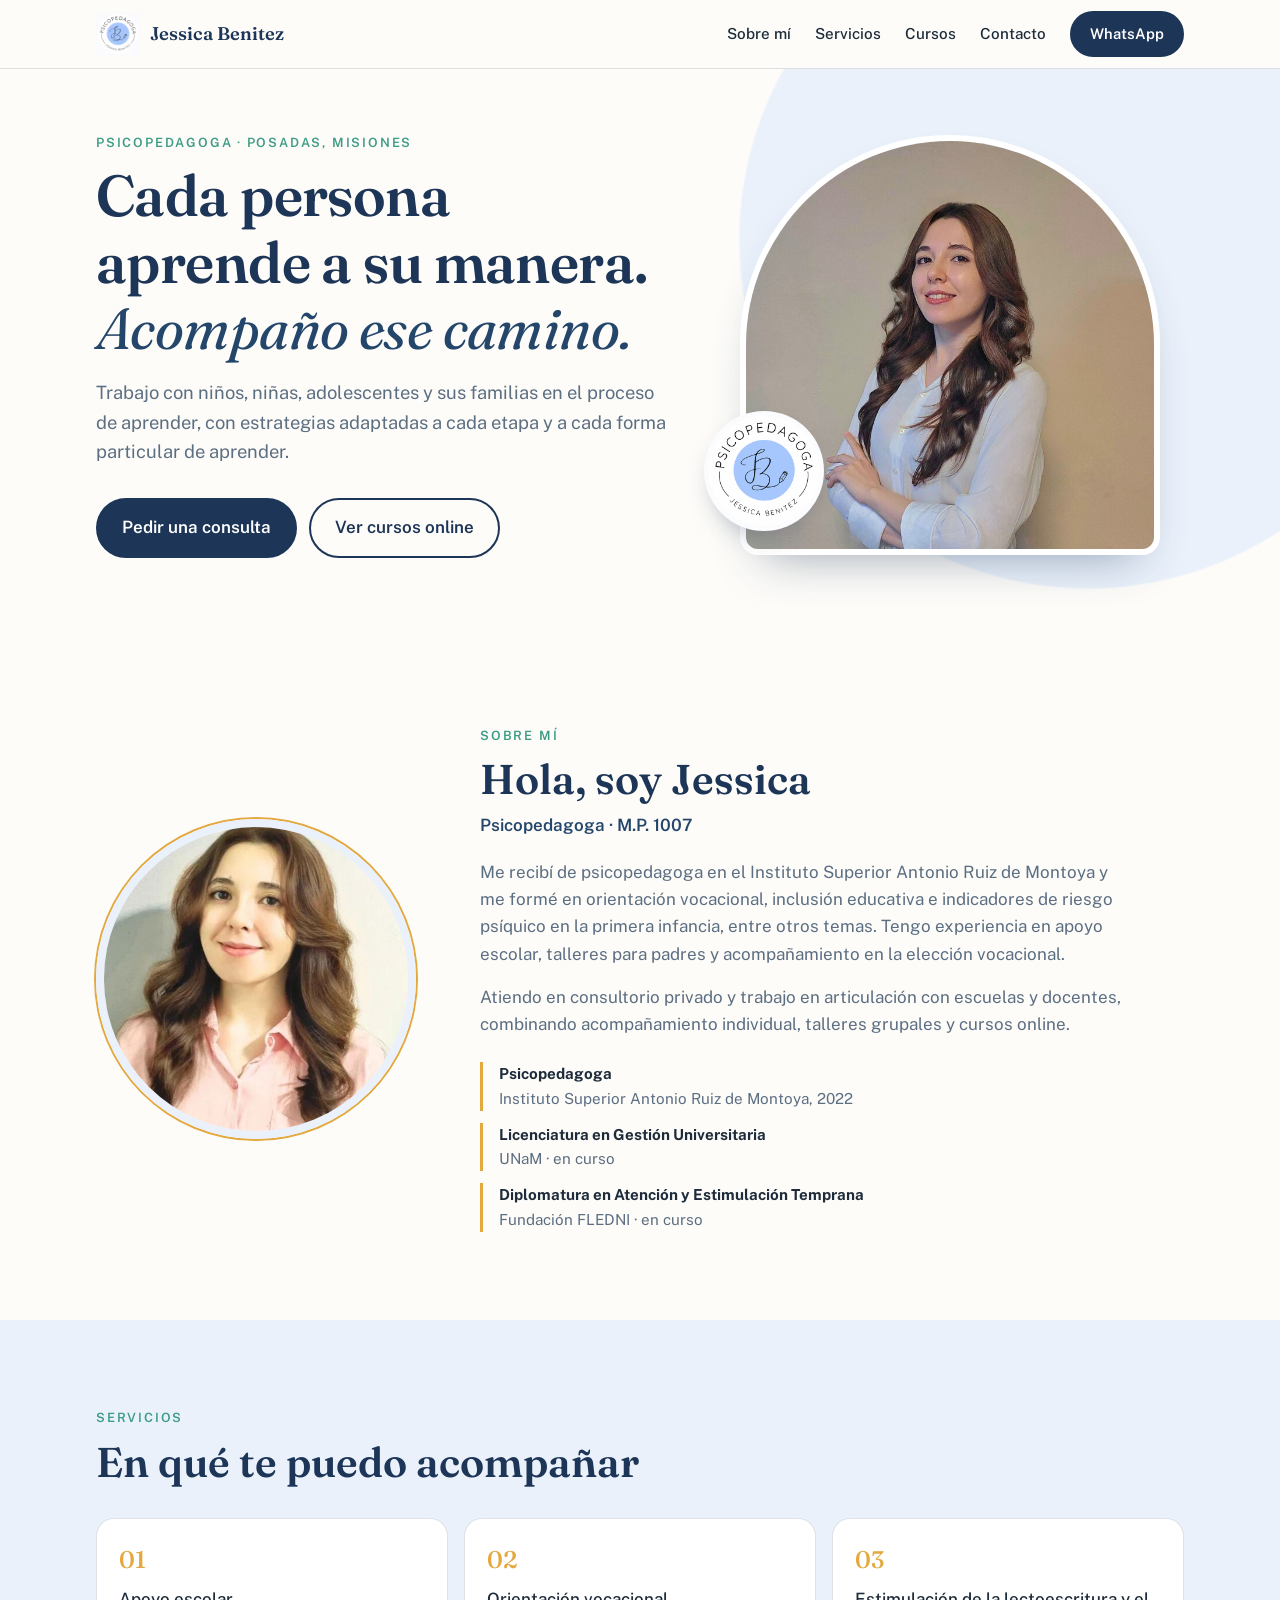
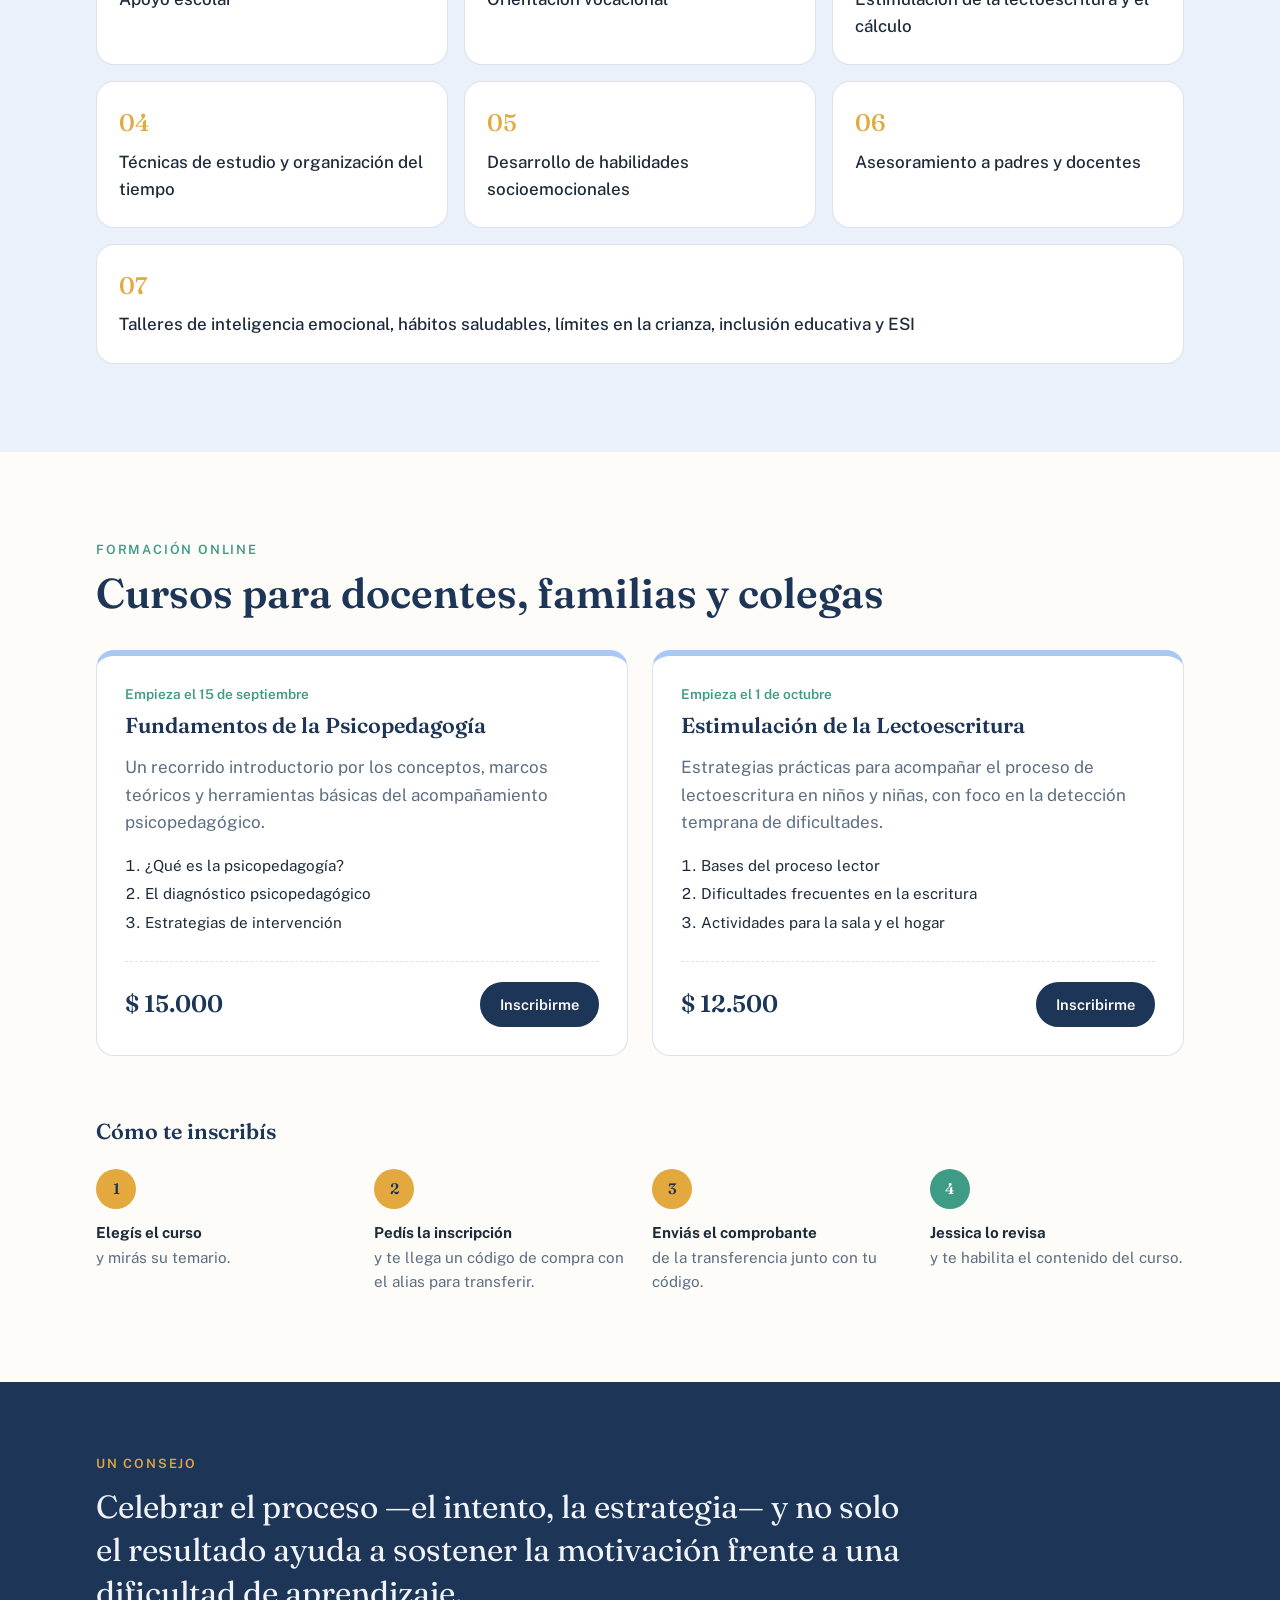
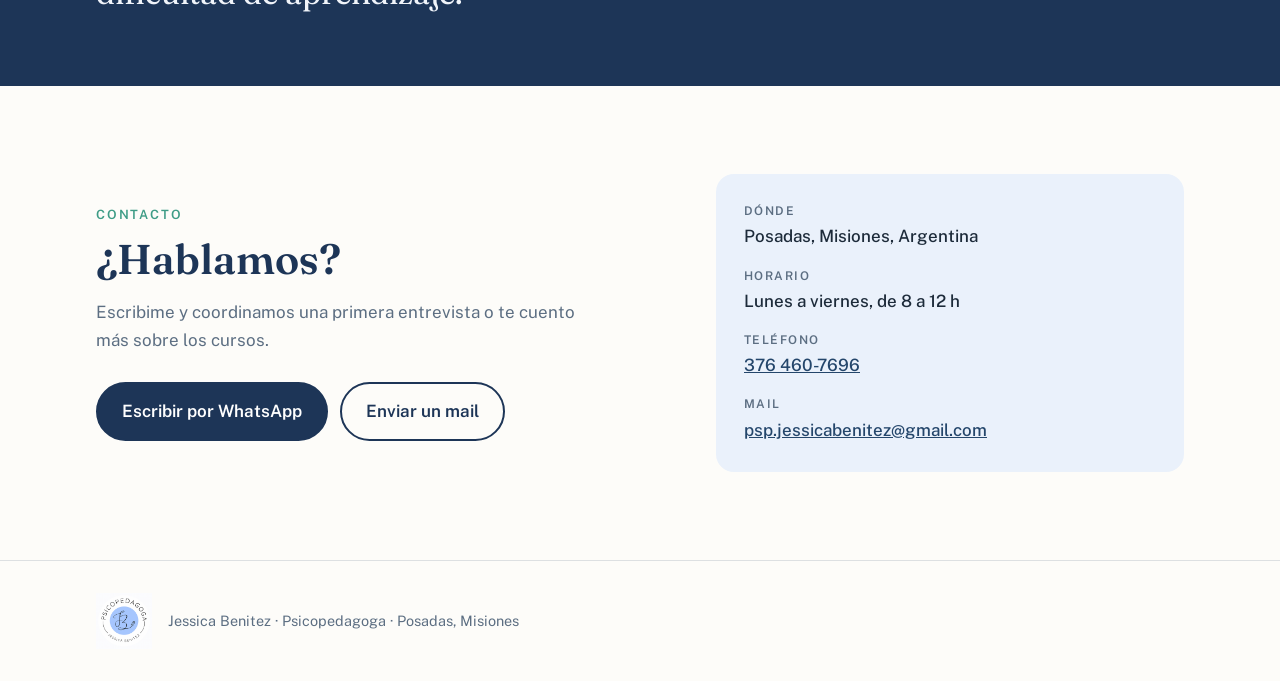
==== index.html @ 3d9eb3e3 "Landing page de Jessica Benitez, psicopedagoga Co-Authored-By: Claude Opus 5.5 <noreply@anthropic.co" ====
<!doctype html>
<html lang="es-AR">
<head>
  <meta charset="utf-8" />
  <meta name="viewport" content="width=device-width, initial-scale=1" />
  <title>Jessica Benitez · Psicopedagoga</title>
  <meta name="description" content="Jessica Benitez, psicopedagoga en Posadas, Misiones. Acompañamiento a niños, adolescentes, familias y docentes, talleres y cursos online." />
  <link rel="icon" href="assets/logo.png" />
  <link rel="preconnect" href="https://fonts.googleapis.com" />
  <link rel="preconnect" href="https://fonts.gstatic.com" crossorigin />
  <link href="https://fonts.googleapis.com/css2?family=Fraunces:opsz,wght@9..144,400;9..144,600&family=Public+Sans:wght@400;500;600&display=swap" rel="stylesheet" />
  <link rel="stylesheet" href="css/estilos.css" />
</head>
<body>

  <header class="cabecera">
    <div class="contenedor cabecera__fila">
      <a class="marca" href="#inicio" aria-label="Jessica Benitez, inicio">
        <img src="assets/logo.png" alt="" width="44" height="44" />
        <span>Jessica Benitez</span>
      </a>
      <nav class="menu" aria-label="Secciones">
        <a href="#sobre-mi">Sobre mí</a>
        <a href="#servicios">Servicios</a>
        <a href="#cursos">Cursos</a>
        <a href="#contacto">Contacto</a>
      </nav>
      <a class="btn btn--chico" href="https://wa.me/5493764607696" target="_blank" rel="noopener">WhatsApp</a>
    </div>
  </header>

  <main id="inicio">

    <!-- Portada -->
    <section class="portada">
      <div class="contenedor portada__grilla">
        <div class="portada__texto">
          <p class="rotulo">Psicopedagoga · Posadas, Misiones</p>
          <h1>Cada persona aprende a su manera. <em>Acompaño ese camino.</em></h1>
          <p class="portada__bajada">
            Trabajo con niños, niñas, adolescentes y sus familias en el proceso de aprender,
            con estrategias adaptadas a cada etapa y a cada forma particular de aprender.
          </p>
          <div class="acciones">
            <a class="btn" href="https://wa.me/5493764607696?text=Hola%20Jessica%2C%20quiero%20hacer%20una%20consulta." target="_blank" rel="noopener">Pedir una consulta</a>
            <a class="btn btn--linea" href="#cursos">Ver cursos online</a>
          </div>
        </div>
        <div class="portada__foto">
          <img src="assets/jessica.jpg" alt="Jessica Benitez, psicopedagoga" width="700" height="700" />
          <img class="portada__sello" src="assets/logo.png" alt="" width="120" height="120" />
        </div>
      </div>
    </section>

    <!-- Sobre mí -->
    <section class="seccion" id="sobre-mi">
      <div class="contenedor sobre">
        <img class="sobre__foto" src="assets/jessica-sobre-mi.jpg" alt="Jessica Benitez sonriendo" width="600" height="600" loading="lazy" />
        <div>
          <p class="rotulo">Sobre mí</p>
          <h2>Hola, soy Jessica</h2>
          <p class="sobre__matricula">Psicopedagoga · M.P. 1007</p>
          <p>
            Me recibí de psicopedagoga en el Instituto Superior Antonio Ruiz de Montoya y me formé en
            orientación vocacional, inclusión educativa e indicadores de riesgo psíquico en la primera
            infancia, entre otros temas. Tengo experiencia en apoyo escolar, talleres para padres y
            acompañamiento en la elección vocacional.
          </p>
          <p>
            Atiendo en consultorio privado y trabajo en articulación con escuelas y
            docentes, combinando acompañamiento individual, talleres grupales y cursos online.
          </p>
          <ul class="formacion">
            <li><strong>Psicopedagoga</strong>Instituto Superior Antonio Ruiz de Montoya, 2022</li>
            <li><strong>Licenciatura en Gestión Universitaria</strong>UNaM · en curso</li>
            <li><strong>Diplomatura en Atención y Estimulación Temprana</strong>Fundación FLEDNI · en curso</li>
          </ul>
        </div>
      </div>
    </section>

    <!-- Servicios -->
    <section class="seccion seccion--celeste" id="servicios">
      <div class="contenedor">
        <p class="rotulo">Servicios</p>
        <h2>En qué te puedo acompañar</h2>
        <ul class="servicios">
          <li><span class="servicios__num">01</span>Apoyo escolar</li>
          <li><span class="servicios__num">02</span>Orientación vocacional</li>
          <li><span class="servicios__num">03</span>Estimulación de la lectoescritura y el cálculo</li>
          <li><span class="servicios__num">04</span>Técnicas de estudio y organización del tiempo</li>
          <li><span class="servicios__num">05</span>Desarrollo de habilidades socioemocionales</li>
          <li><span class="servicios__num">06</span>Asesoramiento a padres y docentes</li>
          <li class="servicios__ancho"><span class="servicios__num">07</span>Talleres de inteligencia emocional, hábitos saludables, límites en la crianza, inclusión educativa y ESI</li>
        </ul>
      </div>
    </section>

    <!-- Cursos -->
    <section class="seccion" id="cursos">
      <div class="contenedor">
        <p class="rotulo">Formación online</p>
        <h2>Cursos para docentes, familias y colegas</h2>
        <div class="cursos">
          <article class="curso">
            <p class="curso__inicio">Empieza el 15 de septiembre</p>
            <h3>Fundamentos de la Psicopedagogía</h3>
            <p>Un recorrido introductorio por los conceptos, marcos teóricos y herramientas básicas del acompañamiento psicopedagógico.</p>
            <ol class="curso__temario">
              <li>¿Qué es la psicopedagogía?</li>
              <li>El diagnóstico psicopedagógico</li>
              <li>Estrategias de intervención</li>
            </ol>
            <div class="curso__pie">
              <span class="curso__precio">$ 15.000</span>
              <a class="btn btn--chico" href="https://wa.me/5493764607696?text=Hola%20Jessica%2C%20quiero%20inscribirme%20al%20curso%20Fundamentos%20de%20la%20Psicopedagog%C3%ADa." target="_blank" rel="noopener">Inscribirme</a>
            </div>
          </article>
          <article class="curso">
            <p class="curso__inicio">Empieza el 1 de octubre</p>
            <h3>Estimulación de la Lectoescritura</h3>
            <p>Estrategias prácticas para acompañar el proceso de lectoescritura en niños y niñas, con foco en la detección temprana de dificultades.</p>
            <ol class="curso__temario">
              <li>Bases del proceso lector</li>
              <li>Dificultades frecuentes en la escritura</li>
              <li>Actividades para la sala y el hogar</li>
            </ol>
            <div class="curso__pie">
              <span class="curso__precio">$ 12.500</span>
              <a class="btn btn--chico" href="https://wa.me/5493764607696?text=Hola%20Jessica%2C%20quiero%20inscribirme%20al%20curso%20Estimulaci%C3%B3n%20de%20la%20Lectoescritura." target="_blank" rel="noopener">Inscribirme</a>
            </div>
          </article>
        </div>

        <h3 class="pasos__titulo">Cómo te inscribís</h3>
        <ol class="pasos">
          <li><strong>Elegís el curso</strong> y mirás su temario.</li>
          <li><strong>Pedís la inscripción</strong> y te llega un código de compra con el alias para transferir.</li>
          <li><strong>Enviás el comprobante</strong> de la transferencia junto con tu código.</li>
          <li><strong>Jessica lo revisa</strong> y te habilita el contenido del curso.</li>
        </ol>
      </div>
    </section>

    <!-- Consejo -->
    <section class="consejo">
      <div class="contenedor">
        <p class="rotulo rotulo--claro">Un consejo</p>
        <blockquote>
          Celebrar el proceso —el intento, la estrategia— y no solo el resultado ayuda a sostener
          la motivación frente a una dificultad de aprendizaje.
        </blockquote>
      </div>
    </section>

    <!-- Contacto -->
    <section class="seccion" id="contacto">
      <div class="contenedor contacto">
        <div>
          <p class="rotulo">Contacto</p>
          <h2>¿Hablamos?</h2>
          <p class="contacto__bajada">Escribime y coordinamos una primera entrevista o te cuento más sobre los cursos.</p>
          <div class="acciones">
            <a class="btn" href="https://wa.me/5493764607696" target="_blank" rel="noopener">Escribir por WhatsApp</a>
            <a class="btn btn--linea" href="mailto:psp.jessicabenitez@gmail.com">Enviar un mail</a>
          </div>
        </div>
        <dl class="ficha">
          <div><dt>Dónde</dt><dd>Posadas, Misiones, Argentina</dd></div>
          <div><dt>Horario</dt><dd>Lunes a viernes, de 8 a 12 h</dd></div>
          <div><dt>Teléfono</dt><dd><a href="tel:+5493764607696">376 460-7696</a></dd></div>
          <div><dt>Mail</dt><dd><a href="mailto:psp.jessicabenitez@gmail.com">psp.jessicabenitez@gmail.com</a></dd></div>
        </dl>
      </div>
    </section>

  </main>

  <footer class="pie">
    <div class="contenedor pie__fila">
      <img src="assets/logo.png" alt="" width="56" height="56" />
      <p>Jessica Benitez · Psicopedagoga · Posadas, Misiones</p>
    </div>
  </footer>

</body>
</html>
---- css/estilos.css ----
/* Paleta de la marca: azul marino + celeste del logo, dorado de acento y verde libro. */
:root {
  --marino: #1d3557;
  --marino-alt: #24466b;
  --celeste: #a9c8f5;
  --celeste-suave: #eaf1fb;
  --dorado: #e3a83e;
  --verde: #3e9c86;
  --papel: #fdfcf9;
  --tinta: #1d2b3a;
  --tinta-tenue: #5c6e82;
  --linea: rgba(29, 53, 87, 0.14);

  --font-display: "Fraunces", "Iowan Old Style", Georgia, serif;
  --font-body: "Public Sans", "Segoe UI", system-ui, sans-serif;

  --radio: 18px;
  --ancho: 1120px;
  --gutter: 16px;
}

*, *::before, *::after { box-sizing: border-box; }

html { scroll-behavior: smooth; scroll-padding-top: 80px; }

body {
  margin: 0;
  background: var(--papel);
  color: var(--tinta);
  font-family: var(--font-body);
  font-size: 17px;
  line-height: 1.6;
  -webkit-font-smoothing: antialiased;
}

img { max-width: 100%; height: auto; display: block; }
a { color: var(--marino-alt); }

h1, h2, h3 {
  font-family: var(--font-display);
  font-weight: 600;
  color: var(--marino);
  line-height: 1.15;
  margin: 0 0 16px;
}
h1 { font-size: clamp(2.2rem, 5vw, 3.6rem); letter-spacing: -0.01em; }
h1 em { font-style: italic; font-weight: 400; color: var(--marino-alt); }
h2 { font-size: clamp(1.8rem, 3.5vw, 2.6rem); }
h3 { font-size: 1.35rem; }

.contenedor {
  max-width: var(--ancho);
  margin: 0 auto;
  padding: 0 var(--gutter);
}

.rotulo {
  margin: 0 0 10px;
  font-size: 0.8rem;
  font-weight: 600;
  letter-spacing: 0.14em;
  text-transform: uppercase;
  color: var(--verde);
}
.rotulo--claro { color: var(--dorado); }

/* Botones */
.btn {
  display: inline-flex;
  align-items: center;
  justify-content: center;
  padding: 14px 24px;
  border-radius: 999px;
  border: 2px solid var(--marino);
  background: var(--marino);
  color: #fff;
  font-weight: 600;
  text-decoration: none;
  transition: transform 160ms ease, background 160ms ease;
}
.btn:hover { background: var(--marino-alt); transform: translateY(-1px); }
.btn:focus-visible { outline: 3px solid var(--dorado); outline-offset: 3px; }
.btn--linea { background: transparent; color: var(--marino); }
.btn--linea:hover { background: var(--celeste-suave); }
.btn--chico { padding: 9px 18px; font-size: 0.92rem; }

.acciones { display: flex; flex-wrap: wrap; gap: 12px; }

/* Cabecera */
.cabecera {
  position: sticky;
  top: 0;
  z-index: 10;
  background: rgba(253, 252, 249, 0.92);
  backdrop-filter: blur(8px);
  border-bottom: 1px solid var(--linea);
}
.cabecera__fila {
  display: flex;
  align-items: center;
  gap: 24px;
  height: 68px;
}
.marca {
  display: flex;
  align-items: center;
  gap: 10px;
  text-decoration: none;
  font-family: var(--font-display);
  font-size: 1.15rem;
  font-weight: 600;
  color: var(--marino);
}
.menu { display: flex; gap: 24px; margin-left: auto; }
.menu a {
  color: var(--tinta);
  text-decoration: none;
  font-weight: 500;
  font-size: 0.95rem;
}
.menu a:hover { color: var(--verde); }

/* Portada */
.portada {
  padding: 64px 0 80px;
  background:
    radial-gradient(circle at 85% 30%, var(--celeste-suave) 0, var(--celeste-suave) 30%, transparent 30.2%),
    var(--papel);
}
.portada__grilla {
  display: grid;
  grid-template-columns: 1.1fr 0.9fr;
  gap: 48px;
  align-items: center;
}
.portada__bajada {
  font-size: 1.15rem;
  color: var(--tinta-tenue);
  max-width: 34em;
  margin: 0 0 32px;
}
.portada__foto { position: relative; justify-self: center; max-width: 420px; }
.portada__foto > img:first-child {
  border-radius: 50% 50% var(--radio) var(--radio);
  border: 6px solid #fff;
  box-shadow: 0 24px 48px -24px rgba(29, 53, 87, 0.45);
}
.portada__sello {
  position: absolute;
  left: -36px;
  bottom: 24px;
  width: 120px;
  height: 120px;
  border-radius: 50%;
  background: #fff;
  box-shadow: 0 12px 28px -12px rgba(29, 53, 87, 0.4);
}

/* Secciones */
.seccion { padding: 88px 0; }
.seccion--celeste { background: var(--celeste-suave); }

.sobre {
  display: grid;
  grid-template-columns: 320px 1fr;
  gap: 64px;
  align-items: center;
}
.sobre p:not(.rotulo) { color: var(--tinta-tenue); margin: 0 0 16px; max-width: 38em; }
.sobre__foto {
  width: 100%;
  aspect-ratio: 1;
  object-fit: cover;
  border-radius: 50%;
  border: 8px solid var(--celeste-suave);
  box-shadow: 0 0 0 2px var(--dorado);
}
.sobre p.sobre__matricula {
  margin: -8px 0 20px;
  font-weight: 600;
  color: var(--marino-alt);
}
.formacion {
  list-style: none;
  margin: 24px 0 0;
  padding: 0;
  display: grid;
  gap: 12px;
}
.formacion li {
  padding-left: 16px;
  border-left: 3px solid var(--dorado);
  font-size: 0.95rem;
  color: var(--tinta-tenue);
}
.formacion strong { display: block; color: var(--tinta); }

/* Servicios */
.servicios {
  list-style: none;
  margin: 32px 0 0;
  padding: 0;
  display: grid;
  grid-template-columns: repeat(3, 1fr);
  gap: 16px;
}
.servicios li {
  background: #fff;
  border-radius: var(--radio);
  padding: 22px 22px 24px;
  font-weight: 500;
  border: 1px solid var(--linea);
}
.servicios__ancho { grid-column: 1 / -1; }
.servicios__num {
  display: block;
  font-family: var(--font-display);
  font-size: 1.5rem;
  color: var(--dorado);
  margin-bottom: 6px;
}

/* Cursos */
.cursos {
  display: grid;
  grid-template-columns: repeat(auto-fit, minmax(300px, 1fr));
  gap: 24px;
  margin-top: 32px;
}
.curso {
  display: flex;
  flex-direction: column;
  border: 1px solid var(--linea);
  border-top: 6px solid var(--celeste);
  border-radius: var(--radio);
  padding: 28px;
  background: #fff;
}
.curso > p { color: var(--tinta-tenue); margin: 0 0 16px; }
.curso__inicio {
  font-size: 0.85rem;
  font-weight: 600;
  color: var(--verde) !important;
  margin-bottom: 8px !important;
}
.curso__temario {
  margin: 0 0 24px;
  padding-left: 20px;
  font-size: 0.95rem;
}
.curso__temario li { padding: 2px 0; }
.curso__pie {
  margin-top: auto;
  display: flex;
  align-items: center;
  justify-content: space-between;
  gap: 12px;
  padding-top: 20px;
  border-top: 1px dashed var(--linea);
}
.curso__precio {
  font-family: var(--font-display);
  font-size: 1.5rem;
  font-weight: 600;
  color: var(--marino);
}

.pasos__titulo { margin-top: 64px; }
.pasos {
  list-style: none;
  counter-reset: paso;
  margin: 24px 0 0;
  padding: 0;
  display: grid;
  grid-template-columns: repeat(4, 1fr);
  gap: 24px;
}
.pasos li {
  counter-increment: paso;
  color: var(--tinta-tenue);
  font-size: 0.95rem;
}
.pasos li::before {
  content: counter(paso);
  display: grid;
  place-items: center;
  width: 40px;
  height: 40px;
  margin-bottom: 12px;
  border-radius: 50%;
  background: var(--dorado);
  color: var(--marino);
  font-family: var(--font-display);
  font-weight: 600;
}
.pasos li:last-child::before { background: var(--verde); color: #fff; }
.pasos strong { display: block; color: var(--tinta); }

/* Consejo */
.consejo {
  background: var(--marino);
  padding: 72px 0;
}
.consejo blockquote {
  margin: 0;
  max-width: 820px;
  font-family: var(--font-display);
  font-size: clamp(1.4rem, 3vw, 2rem);
  line-height: 1.35;
  color: #f0f4fa;
}

/* Contacto */
.contacto {
  display: grid;
  grid-template-columns: 1.1fr 0.9fr;
  gap: 48px;
  align-items: center;
}
.contacto__bajada { color: var(--tinta-tenue); margin: 0 0 28px; max-width: 30em; }
.ficha {
  margin: 0;
  background: var(--celeste-suave);
  border-radius: var(--radio);
  padding: 28px;
  display: grid;
  gap: 16px;
}
.ficha dt {
  font-size: 0.75rem;
  font-weight: 600;
  letter-spacing: 0.12em;
  text-transform: uppercase;
  color: var(--tinta-tenue);
}
.ficha dd { margin: 2px 0 0; font-weight: 500; overflow-wrap: anywhere; }

/* Pie */
.pie {
  border-top: 1px solid var(--linea);
  padding: 32px 0;
}
.pie__fila { display: flex; align-items: center; gap: 16px; }
.pie p { margin: 0; color: var(--tinta-tenue); font-size: 0.9rem; }

/* Tablet y celular */
@media (max-width: 860px) {
  .menu { display: none; }
  .cabecera__fila { justify-content: space-between; }
  .portada { padding: 40px 0 56px; background: var(--papel); }
  .portada__grilla, .contacto { grid-template-columns: 1fr; gap: 40px; }
  .portada__foto { order: -1; max-width: 230px; }
  .portada__sello { width: 76px; height: 76px; left: -24px; bottom: 8px; }
  .sobre { grid-template-columns: 1fr; gap: 32px; }
  .servicios { grid-template-columns: 1fr 1fr; }
  .sobre__foto { max-width: 220px; }
  .pasos { grid-template-columns: 1fr 1fr; }
  .seccion { padding: 64px 0; }
}

@media (max-width: 480px) {
  .marca span { display: none; }
  .pasos { grid-template-columns: 1fr; }
  .acciones .btn { flex: 1 1 100%; }
  .curso { padding: 22px; }
  .servicios { grid-template-columns: 1fr; gap: 10px; }
  .servicios li { display: flex; gap: 14px; align-items: baseline; padding: 16px 18px; }
  .servicios__num { display: inline; font-size: 1.15rem; margin: 0; }
}

@media (prefers-reduced-motion: reduce) {
  html { scroll-behavior: auto; }
  .btn { transition: none; }
}
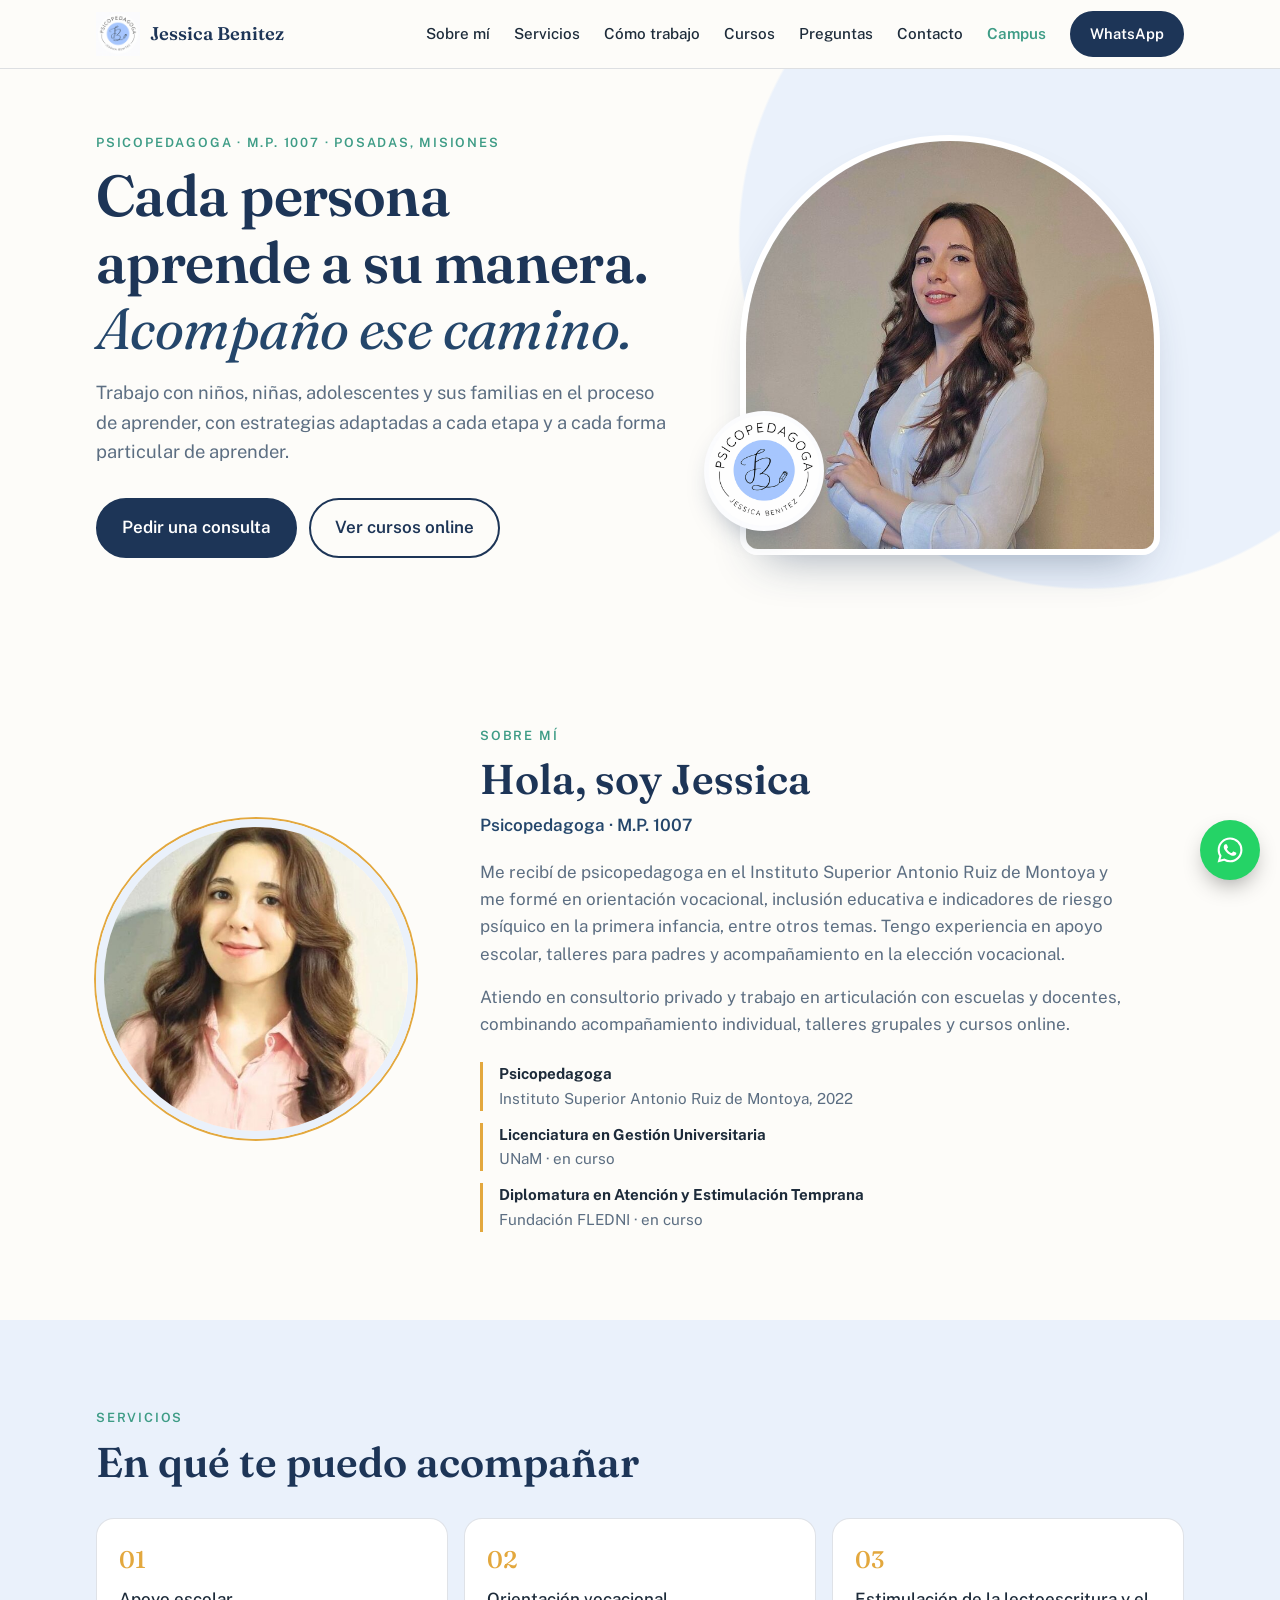
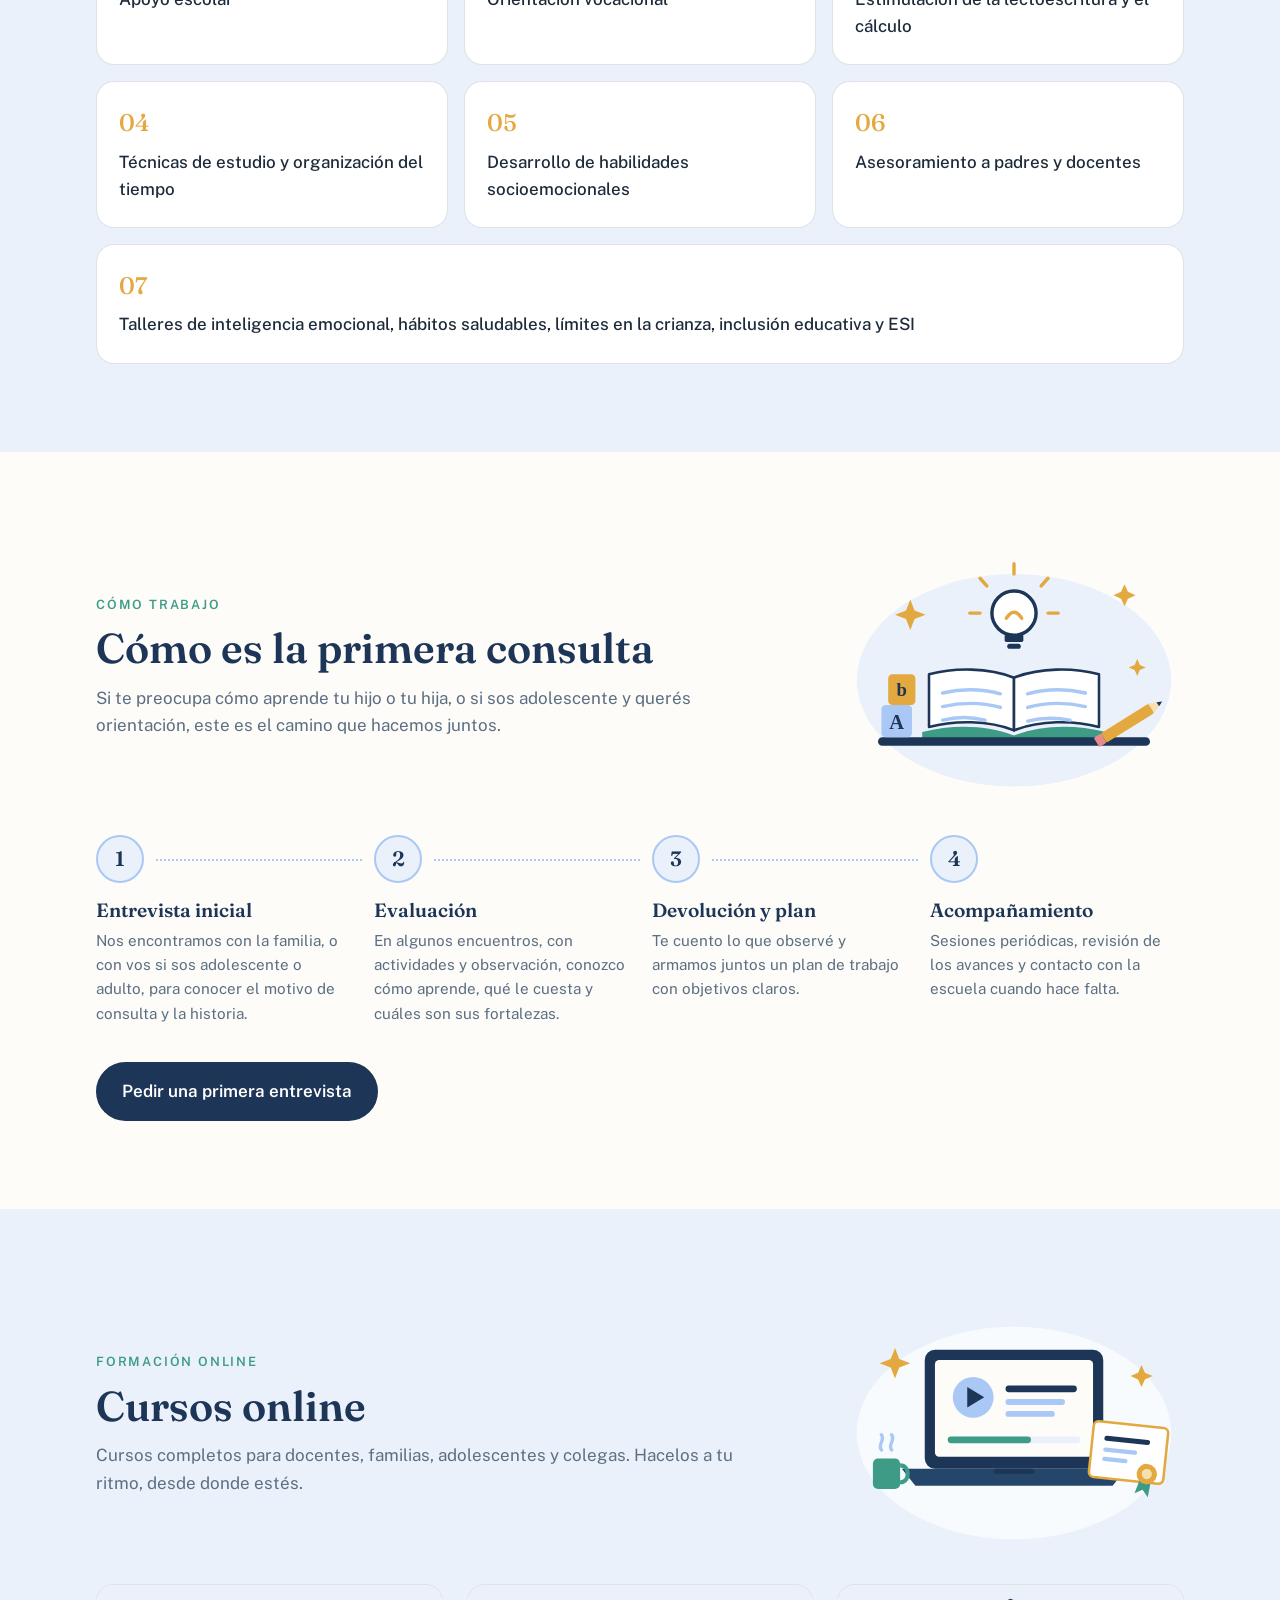
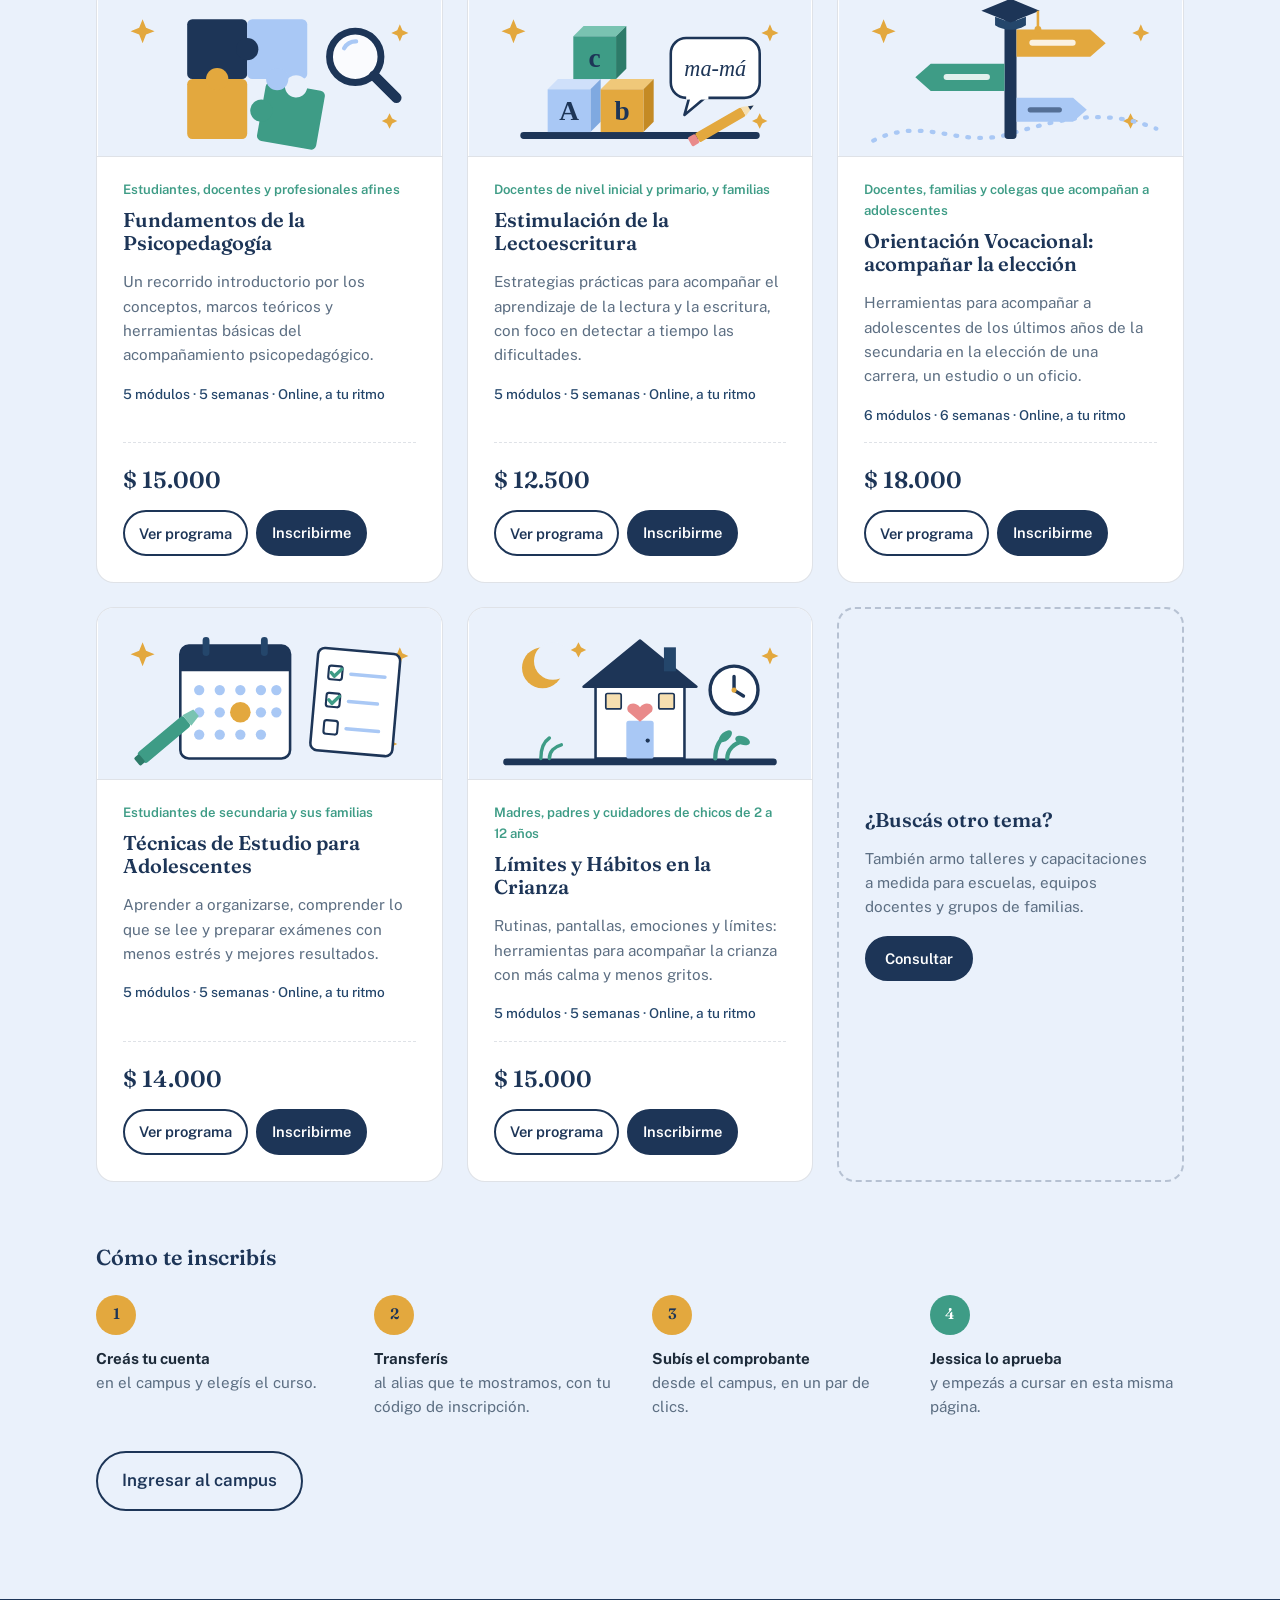
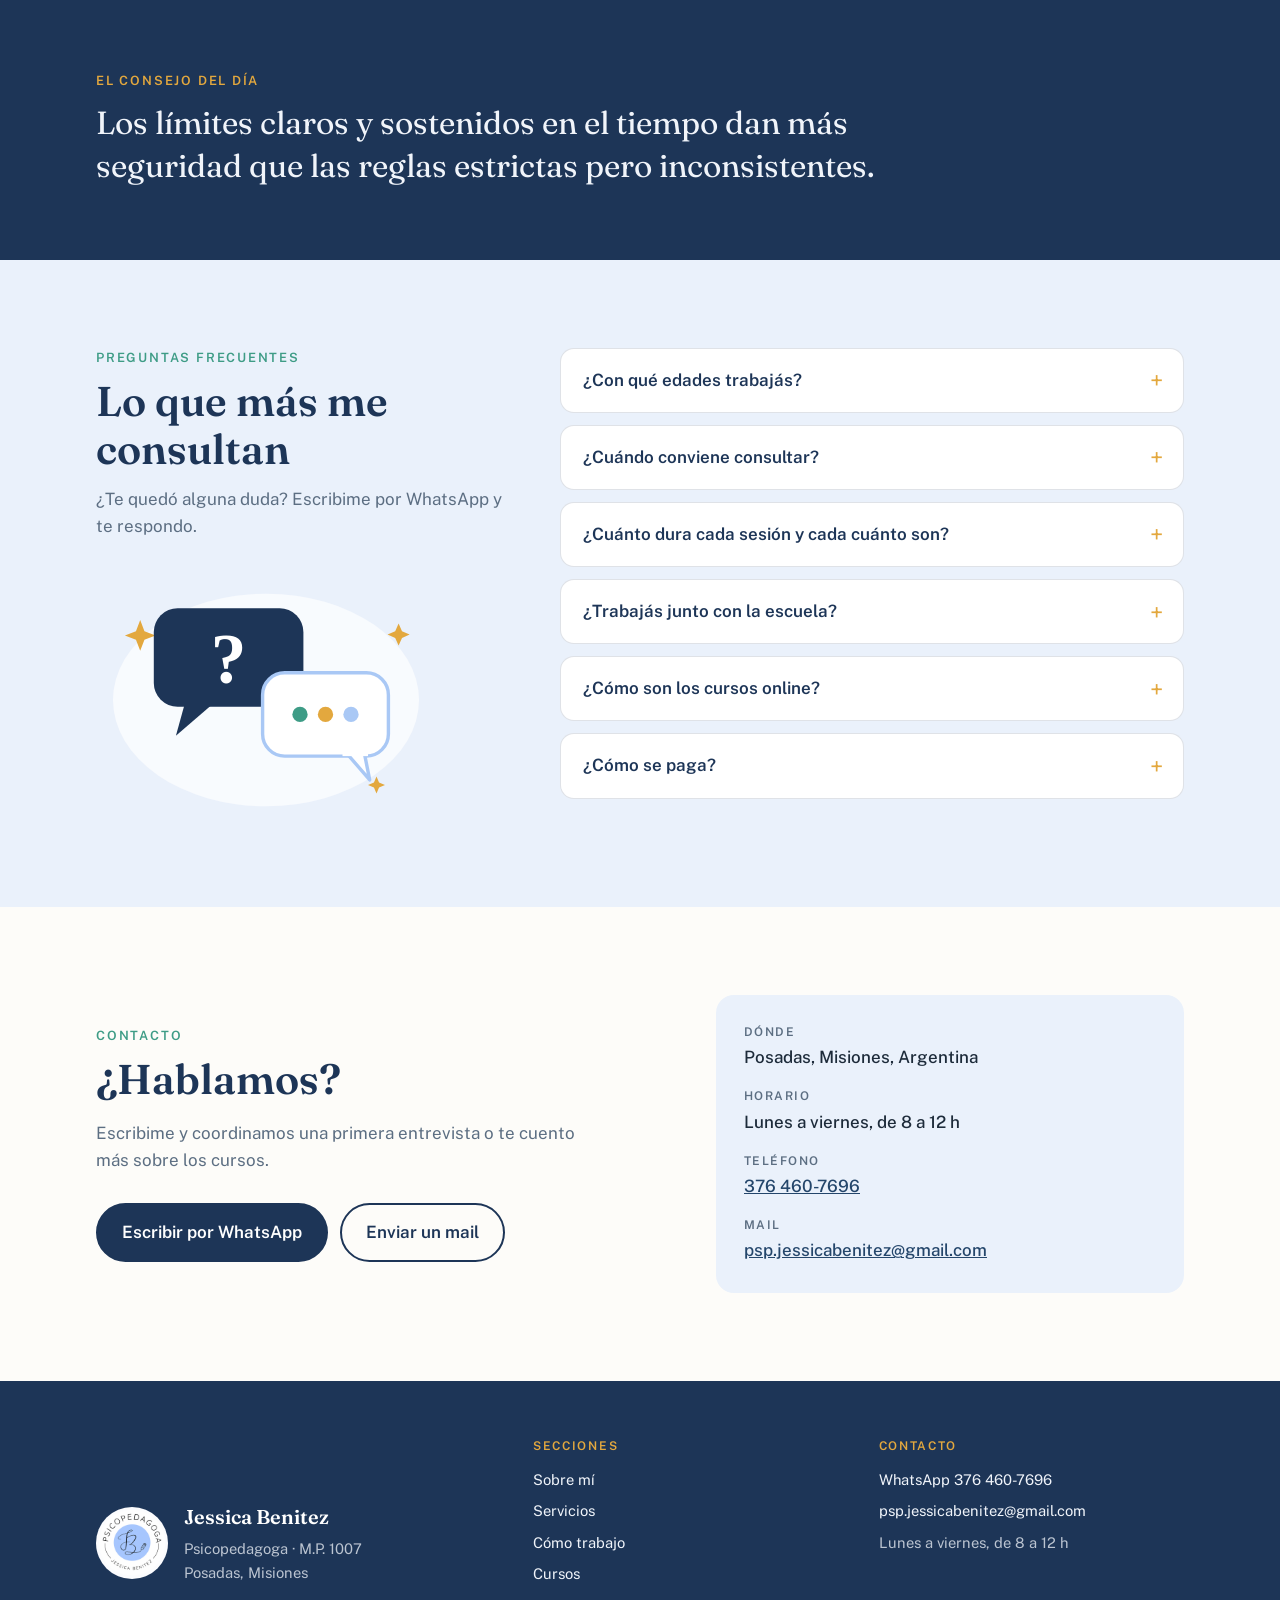
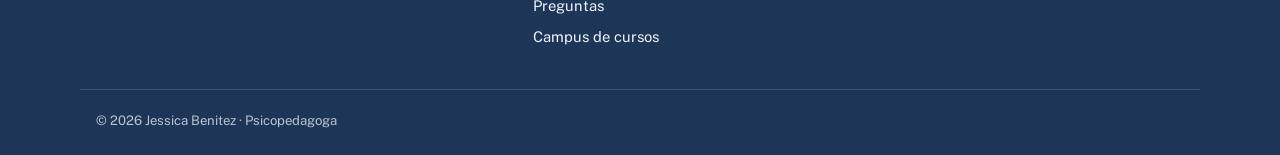
==== commit a0239824: "Suma cursos completos, campus con Firebase, ilustraciones y mejoras de la landing - Cinco cursos con" ====
--- a/index.html
+++ b/index.html
@@ -3,13 +3,53 @@
 <head>
   <meta charset="utf-8" />
   <meta name="viewport" content="width=device-width, initial-scale=1" />
-  <title>Jessica Benitez · Psicopedagoga</title>
+  <title>Jessica Benitez · Psicopedagoga en Posadas, Misiones</title>
   <meta name="description" content="Jessica Benitez, psicopedagoga en Posadas, Misiones. Acompañamiento a niños, adolescentes, familias y docentes, talleres y cursos online." />
   <link rel="icon" href="assets/logo.png" />
+  <link rel="canonical" href="https://matiezecaba19.github.io/jessica-benitez/" />
+  <meta property="og:type" content="website" />
+  <meta property="og:locale" content="es_AR" />
+  <meta property="og:url" content="https://matiezecaba19.github.io/jessica-benitez/" />
+  <meta property="og:title" content="Jessica Benitez · Psicopedagoga" />
+  <meta property="og:description" content="Acompañamiento en el aprendizaje, orientación vocacional y cursos online. Posadas, Misiones." />
+  <meta property="og:image" content="https://matiezecaba19.github.io/jessica-benitez/assets/compartir.jpg" />
+  <meta property="og:image:width" content="1200" />
+  <meta property="og:image:height" content="630" />
+  <meta property="og:image:alt" content="Jessica Benitez, psicopedagoga, junto a su logo" />
+  <meta name="twitter:card" content="summary_large_image" />
   <link rel="preconnect" href="https://fonts.googleapis.com" />
   <link rel="preconnect" href="https://fonts.gstatic.com" crossorigin />
   <link href="https://fonts.googleapis.com/css2?family=Fraunces:opsz,wght@9..144,400;9..144,600&family=Public+Sans:wght@400;500;600&display=swap" rel="stylesheet" />
   <link rel="stylesheet" href="css/estilos.css" />
+  <script type="application/ld+json">
+{
+  "@context": "https://schema.org",
+  "@type": "ProfessionalService",
+  "name": "Jessica Benitez · Psicopedagoga",
+  "description": "Acompañamiento psicopedagógico a niños, adolescentes, familias y docentes, orientación vocacional, talleres y cursos online.",
+  "url": "https://matiezecaba19.github.io/jessica-benitez/",
+  "image": "https://matiezecaba19.github.io/jessica-benitez/assets/compartir.jpg",
+  "logo": "https://matiezecaba19.github.io/jessica-benitez/assets/logo.png",
+  "telephone": "+54 9 376 460-7696",
+  "email": "psp.jessicabenitez@gmail.com",
+  "address": {
+    "@type": "PostalAddress",
+    "addressLocality": "Posadas",
+    "addressRegion": "Misiones",
+    "addressCountry": "AR"
+  },
+  "areaServed": {
+    "@type": "City",
+    "name": "Posadas"
+  },
+  "openingHours": "Mo-Fr 08:00-12:00",
+  "founder": {
+    "@type": "Person",
+    "name": "Jessica Magalí Benitez",
+    "jobTitle": "Psicopedagoga"
+  }
+}
+  </script>
 </head>
 <body>
 
@@ -19,13 +59,19 @@
         <img src="assets/logo.png" alt="" width="44" height="44" />
         <span>Jessica Benitez</span>
       </a>
-      <nav class="menu" aria-label="Secciones">
+      <button class="menu-boton" type="button" aria-expanded="false" aria-controls="menu" aria-label="Abrir menú">
+        <span></span><span></span><span></span>
+      </button>
+      <nav class="menu" id="menu" aria-label="Secciones">
         <a href="#sobre-mi">Sobre mí</a>
         <a href="#servicios">Servicios</a>
+        <a href="#como-trabajo">Cómo trabajo</a>
         <a href="#cursos">Cursos</a>
+        <a href="#preguntas">Preguntas</a>
         <a href="#contacto">Contacto</a>
+        <a class="menu__campus" href="campus.html">Campus</a>
       </nav>
-      <a class="btn btn--chico" href="https://wa.me/5493764607696" target="_blank" rel="noopener">WhatsApp</a>
+      <a class="btn btn--chico cabecera__whatsapp" href="https://wa.me/5493764607696" target="_blank" rel="noopener">WhatsApp</a>
     </div>
   </header>
 
@@ -35,7 +81,7 @@
     <section class="portada">
       <div class="contenedor portada__grilla">
         <div class="portada__texto">
-          <p class="rotulo">Psicopedagoga · Posadas, Misiones</p>
+          <p class="rotulo">Psicopedagoga · M.P. 1007 · Posadas, Misiones</p>
           <h1>Cada persona aprende a su manera. <em>Acompaño ese camino.</em></h1>
           <p class="portada__bajada">
             Trabajo con niños, niñas, adolescentes y sus familias en el proceso de aprender,
@@ -98,59 +144,108 @@
     </section>
 
     <!-- Cursos -->
-    <section class="seccion" id="cursos">
+    <!-- Cómo trabajo -->
+    <section class="seccion" id="como-trabajo">
       <div class="contenedor">
-        <p class="rotulo">Formación online</p>
-        <h2>Cursos para docentes, familias y colegas</h2>
-        <div class="cursos">
-          <article class="curso">
-            <p class="curso__inicio">Empieza el 15 de septiembre</p>
-            <h3>Fundamentos de la Psicopedagogía</h3>
-            <p>Un recorrido introductorio por los conceptos, marcos teóricos y herramientas básicas del acompañamiento psicopedagógico.</p>
-            <ol class="curso__temario">
-              <li>¿Qué es la psicopedagogía?</li>
-              <li>El diagnóstico psicopedagógico</li>
-              <li>Estrategias de intervención</li>
-            </ol>
-            <div class="curso__pie">
-              <span class="curso__precio">$ 15.000</span>
-              <a class="btn btn--chico" href="https://wa.me/5493764607696?text=Hola%20Jessica%2C%20quiero%20inscribirme%20al%20curso%20Fundamentos%20de%20la%20Psicopedagog%C3%ADa." target="_blank" rel="noopener">Inscribirme</a>
-            </div>
-          </article>
-          <article class="curso">
-            <p class="curso__inicio">Empieza el 1 de octubre</p>
-            <h3>Estimulación de la Lectoescritura</h3>
-            <p>Estrategias prácticas para acompañar el proceso de lectoescritura en niños y niñas, con foco en la detección temprana de dificultades.</p>
-            <ol class="curso__temario">
-              <li>Bases del proceso lector</li>
-              <li>Dificultades frecuentes en la escritura</li>
-              <li>Actividades para la sala y el hogar</li>
-            </ol>
-            <div class="curso__pie">
-              <span class="curso__precio">$ 12.500</span>
-              <a class="btn btn--chico" href="https://wa.me/5493764607696?text=Hola%20Jessica%2C%20quiero%20inscribirme%20al%20curso%20Estimulaci%C3%B3n%20de%20la%20Lectoescritura." target="_blank" rel="noopener">Inscribirme</a>
-            </div>
-          </article>
-        </div>
+        <div class="encabezado">
+          <div>
+            <p class="rotulo">Cómo trabajo</p>
+            <h2>Cómo es la primera consulta</h2>
+            <p class="seccion__bajada">Si te preocupa cómo aprende tu hijo o tu hija, o si sos adolescente y querés orientación, este es el camino que hacemos juntos.</p>
+          </div>
+          <img class="ilustracion" src="assets/ilustraciones/aprender.svg" alt="" width="400" height="300" loading="lazy" />
+        </div>
+        <ol class="proceso">
+          <li>
+            <h3>Entrevista inicial</h3>
+            <p>Nos encontramos con la familia, o con vos si sos adolescente o adulto, para conocer el motivo de consulta y la historia.</p>
+          </li>
+          <li>
+            <h3>Evaluación</h3>
+            <p>En algunos encuentros, con actividades y observación, conozco cómo aprende, qué le cuesta y cuáles son sus fortalezas.</p>
+          </li>
+          <li>
+            <h3>Devolución y plan</h3>
+            <p>Te cuento lo que observé y armamos juntos un plan de trabajo con objetivos claros.</p>
+          </li>
+          <li>
+            <h3>Acompañamiento</h3>
+            <p>Sesiones periódicas, revisión de los avances y contacto con la escuela cuando hace falta.</p>
+          </li>
+        </ol>
+        <a class="btn" href="https://wa.me/5493764607696?text=Hola%20Jessica%2C%20quiero%20pedir%20una%20primera%20entrevista." target="_blank" rel="noopener">Pedir una primera entrevista</a>
+      </div>
+    </section>
+
+    <section class="seccion seccion--celeste" id="cursos">
+      <div class="contenedor">
+        <div class="encabezado">
+          <div>
+            <p class="rotulo">Formación online</p>
+            <h2>Cursos online</h2>
+            <p class="seccion__bajada">Cursos completos para docentes, familias, adolescentes y colegas. Hacelos a tu ritmo, desde donde estés.</p>
+          </div>
+          <img class="ilustracion" src="assets/ilustraciones/online.svg" alt="" width="400" height="300" loading="lazy" />
+        </div>
+        <div class="cursos" id="lista-cursos"></div>
 
         <h3 class="pasos__titulo">Cómo te inscribís</h3>
         <ol class="pasos">
-          <li><strong>Elegís el curso</strong> y mirás su temario.</li>
-          <li><strong>Pedís la inscripción</strong> y te llega un código de compra con el alias para transferir.</li>
-          <li><strong>Enviás el comprobante</strong> de la transferencia junto con tu código.</li>
-          <li><strong>Jessica lo revisa</strong> y te habilita el contenido del curso.</li>
+          <li><strong>Creás tu cuenta</strong> en el campus y elegís el curso.</li>
+          <li><strong>Transferís</strong> al alias que te mostramos, con tu código de inscripción.</li>
+          <li><strong>Subís el comprobante</strong> desde el campus, en un par de clics.</li>
+          <li><strong>Jessica lo aprueba</strong> y empezás a cursar en esta misma página.</li>
         </ol>
+        <a class="btn btn--linea campus-link" href="campus.html">Ingresar al campus</a>
       </div>
     </section>
 
     <!-- Consejo -->
     <section class="consejo">
       <div class="contenedor">
-        <p class="rotulo rotulo--claro">Un consejo</p>
-        <blockquote>
+        <p class="rotulo rotulo--claro">El consejo del día</p>
+        <blockquote id="consejo">
           Celebrar el proceso —el intento, la estrategia— y no solo el resultado ayuda a sostener
           la motivación frente a una dificultad de aprendizaje.
         </blockquote>
+      </div>
+    </section>
+
+    <!-- Preguntas frecuentes -->
+    <section class="seccion seccion--celeste" id="preguntas">
+      <div class="contenedor preguntas">
+        <div>
+          <p class="rotulo">Preguntas frecuentes</p>
+          <h2>Lo que más me consultan</h2>
+          <p class="seccion__bajada">¿Te quedó alguna duda? Escribime por WhatsApp y te respondo.</p>
+          <img class="ilustracion ilustracion--preguntas" src="assets/ilustraciones/preguntas.svg" alt="" width="400" height="300" loading="lazy" />
+        </div>
+        <div class="preguntas__lista">
+          <details>
+            <summary>¿Con qué edades trabajás?</summary>
+            <p>Con niños y niñas desde el nivel inicial, adolescentes y adultos. Cada etapa tiene su propuesta: desde la estimulación de la lectoescritura hasta la orientación vocacional y el aprendizaje adulto.</p>
+          </details>
+          <details>
+            <summary>¿Cuándo conviene consultar?</summary>
+            <p>Cuando una dificultad para leer, escribir, calcular, concentrarse u organizarse se sostiene en el tiempo, cuando baja el rendimiento escolar o cuando la escuela lo sugiere. Si tenés dudas, escribime y lo charlamos.</p>
+          </details>
+          <details>
+            <summary>¿Cuánto dura cada sesión y cada cuánto son?</summary>
+            <p>Las sesiones duran alrededor de 45 minutos y en general son una vez por semana. La frecuencia se define según cada caso, después de la evaluación.</p>
+          </details>
+          <details>
+            <summary>¿Trabajás junto con la escuela?</summary>
+            <p>Sí. Cuando hace falta me comunico con docentes y equipos de la escuela para que todos acompañemos en la misma dirección.</p>
+          </details>
+          <details>
+            <summary>¿Cómo son los cursos online?</summary>
+            <p>Se cursan en el campus de esta misma página: cada curso tiene módulos con material de lectura y actividades prácticas. Los hacés a tu ritmo, desde donde estés, con consultas por WhatsApp o mail y un certificado al terminar.</p>
+          </details>
+          <details>
+            <summary>¿Cómo se paga?</summary>
+            <p>Los cursos se pagan por transferencia desde el campus: al inscribirte ves el alias y tu código, y después subís el comprobante. Para las sesiones, consultame los valores y las formas de pago.</p>
+          </details>
+        </div>
       </div>
     </section>
 
@@ -177,12 +272,48 @@
 
   </main>
 
+  <dialog class="programa" id="programa" aria-labelledby="programa-titulo">
+    <button class="programa__cerrar" type="button" aria-label="Cerrar">✕</button>
+    <div class="programa__contenido" id="programa-contenido"></div>
+  </dialog>
+
   <footer class="pie">
-    <div class="contenedor pie__fila">
-      <img src="assets/logo.png" alt="" width="56" height="56" />
-      <p>Jessica Benitez · Psicopedagoga · Posadas, Misiones</p>
+    <div class="contenedor pie__grilla">
+      <div class="pie__marca">
+        <img src="assets/logo.png" alt="" width="72" height="72" />
+        <div>
+          <p class="pie__nombre">Jessica Benitez</p>
+          <p>Psicopedagoga · M.P. 1007</p>
+          <p>Posadas, Misiones</p>
+        </div>
+      </div>
+      <nav class="pie__links" aria-label="Secciones del pie">
+        <p class="pie__titulo">Secciones</p>
+        <a href="#sobre-mi">Sobre mí</a>
+        <a href="#servicios">Servicios</a>
+        <a href="#como-trabajo">Cómo trabajo</a>
+        <a href="#cursos">Cursos</a>
+        <a href="#preguntas">Preguntas</a>
+        <a href="campus.html">Campus de cursos</a>
+      </nav>
+      <div class="pie__links">
+        <p class="pie__titulo">Contacto</p>
+        <a href="https://wa.me/5493764607696" target="_blank" rel="noopener">WhatsApp 376 460-7696</a>
+        <a href="mailto:psp.jessicabenitez@gmail.com">psp.jessicabenitez@gmail.com</a>
+        <span>Lunes a viernes, de 8 a 12 h</span>
+      </div>
+    </div>
+    <div class="contenedor pie__legal">
+      <p>© 2026 Jessica Benitez · Psicopedagoga</p>
     </div>
   </footer>
 
+  <a class="whatsapp-flotante" href="https://wa.me/5493764607696?text=Hola%20Jessica%2C%20quiero%20hacer%20una%20consulta." target="_blank" rel="noopener" aria-label="Escribir a Jessica por WhatsApp">
+    <svg viewBox="0 0 24 24" width="30" height="30" aria-hidden="true"><path fill="currentColor" d="M12.04 2C6.58 2 2.13 6.45 2.13 11.91c0 1.75.46 3.45 1.32 4.95L2.05 22l5.25-1.38a9.9 9.9 0 0 0 4.74 1.2h.01c5.46 0 9.91-4.45 9.91-9.91A9.85 9.85 0 0 0 12.04 2Zm0 18.15h-.01a8.2 8.2 0 0 1-4.19-1.15l-.3-.18-3.12.82.83-3.04-.2-.31a8.23 8.23 0 0 1-1.26-4.38c0-4.54 3.7-8.24 8.25-8.24a8.2 8.2 0 0 1 8.24 8.25c0 4.54-3.7 8.23-8.24 8.23Zm4.52-6.16c-.25-.12-1.47-.72-1.69-.81-.23-.08-.39-.12-.56.13-.16.25-.64.81-.79.97-.14.17-.29.19-.54.06-.25-.12-1.05-.39-1.99-1.23-.74-.66-1.23-1.47-1.38-1.72-.14-.25-.02-.38.11-.51.11-.11.25-.29.37-.43.12-.15.17-.25.25-.42.08-.16.04-.31-.02-.43-.06-.12-.56-1.34-.76-1.84-.2-.48-.41-.42-.56-.43h-.48c-.17 0-.43.06-.66.31-.23.25-.86.85-.86 2.07s.89 2.4 1.01 2.56c.12.17 1.75 2.67 4.23 3.74.59.26 1.05.41 1.41.52.59.19 1.13.16 1.56.1.48-.07 1.47-.6 1.67-1.18.21-.58.21-1.07.15-1.18-.06-.1-.23-.16-.48-.29Z"/></svg>
+  </a>
+
+  <script src="js/datos-cursos.js"></script>
+  <script src="js/cursos.js"></script>
+  <script src="js/sitio.js"></script>
 </body>
 </html>
--- a/css/estilos.css
+++ b/css/estilos.css
@@ -120,6 +120,34 @@
 }
 .menu a:hover { color: var(--verde); }
 
+.menu-boton {
+  display: none;
+  width: 44px;
+  height: 44px;
+  margin-left: auto;
+  padding: 0;
+  border: 1px solid var(--linea);
+  border-radius: 12px;
+  background: #fff;
+  cursor: pointer;
+  flex-direction: column;
+  align-items: center;
+  justify-content: center;
+  gap: 5px;
+}
+.menu-boton span {
+  display: block;
+  width: 20px;
+  height: 2px;
+  border-radius: 2px;
+  background: var(--marino);
+  transition: transform 160ms ease, opacity 160ms ease;
+}
+.menu-boton[aria-expanded="true"] span:nth-child(1) { transform: translateY(7px) rotate(45deg); }
+.menu-boton[aria-expanded="true"] span:nth-child(2) { opacity: 0; }
+.menu-boton[aria-expanded="true"] span:nth-child(3) { transform: translateY(-7px) rotate(-45deg); }
+.menu-boton:focus-visible { outline: 3px solid var(--dorado); outline-offset: 2px; }
+
 /* Portada */
 .portada {
   padding: 64px 0 80px;
@@ -220,10 +248,120 @@
   margin-bottom: 6px;
 }
 
+.seccion__bajada { color: var(--tinta-tenue); margin: -4px 0 0; max-width: 40em; }
+
+/* Encabezado de sección con ilustración */
+.encabezado {
+  display: grid;
+  grid-template-columns: minmax(0, 1fr) 340px;
+  gap: 32px;
+  align-items: center;
+}
+.ilustracion { width: 100%; height: auto; }
+.ilustracion--preguntas { max-width: 340px; margin-top: 24px; }
+
+/* Cómo trabajo */
+.proceso {
+  list-style: none;
+  counter-reset: etapa;
+  margin: 40px 0 36px;
+  padding: 0;
+  display: grid;
+  grid-template-columns: repeat(4, minmax(0, 1fr));
+  gap: 24px;
+}
+.proceso li {
+  counter-increment: etapa;
+  position: relative;
+  padding-top: 64px;
+}
+.proceso li::before {
+  content: counter(etapa);
+  position: absolute;
+  top: 0;
+  left: 0;
+  display: grid;
+  place-items: center;
+  width: 48px;
+  height: 48px;
+  border-radius: 50%;
+  background: var(--celeste-suave);
+  border: 2px solid var(--celeste);
+  font-family: var(--font-display);
+  font-size: 1.3rem;
+  font-weight: 600;
+  color: var(--marino);
+}
+.proceso li:not(:last-child)::after {
+  content: "";
+  position: absolute;
+  top: 24px;
+  left: 60px;
+  right: -12px;
+  border-top: 2px dotted var(--celeste);
+}
+.proceso h3 { font-size: 1.2rem; margin-bottom: 8px; }
+.proceso p { margin: 0; color: var(--tinta-tenue); font-size: 0.95rem; }
+
+/* Preguntas frecuentes */
+.preguntas {
+  display: grid;
+  grid-template-columns: 0.8fr 1.2fr;
+  gap: 48px;
+  align-items: start;
+}
+.preguntas__lista { display: grid; gap: 12px; }
+.preguntas details {
+  background: #fff;
+  border: 1px solid var(--linea);
+  border-radius: 14px;
+}
+.preguntas summary {
+  list-style: none;
+  cursor: pointer;
+  padding: 18px 52px 18px 22px;
+  position: relative;
+  font-weight: 600;
+  color: var(--marino);
+}
+.preguntas summary::-webkit-details-marker { display: none; }
+.preguntas summary::after {
+  content: "+";
+  position: absolute;
+  right: 20px;
+  top: 50%;
+  transform: translateY(-50%);
+  font-size: 1.5rem;
+  font-weight: 400;
+  color: var(--dorado);
+}
+.preguntas details[open] summary::after { content: "−"; }
+.preguntas summary:focus-visible { outline: 3px solid var(--dorado); outline-offset: 2px; border-radius: 14px; }
+.preguntas details p { margin: 0; padding: 0 22px 20px; color: var(--tinta-tenue); }
+
+/* Botón flotante de WhatsApp */
+.whatsapp-flotante {
+  position: fixed;
+  right: 20px;
+  bottom: 20px;
+  z-index: 20;
+  display: grid;
+  place-items: center;
+  width: 60px;
+  height: 60px;
+  border-radius: 50%;
+  background: #25d366;
+  color: #fff;
+  box-shadow: 0 10px 24px -8px rgba(0, 0, 0, 0.45);
+  transition: transform 160ms ease;
+}
+.whatsapp-flotante:hover { transform: scale(1.06); }
+.whatsapp-flotante:focus-visible { outline: 3px solid var(--dorado); outline-offset: 3px; }
+
 /* Cursos */
 .cursos {
   display: grid;
-  grid-template-columns: repeat(auto-fit, minmax(300px, 1fr));
+  grid-template-columns: repeat(3, minmax(0, 1fr));
   gap: 24px;
   margin-top: 32px;
 }
@@ -231,41 +369,151 @@
   display: flex;
   flex-direction: column;
   border: 1px solid var(--linea);
-  border-top: 6px solid var(--celeste);
   border-radius: var(--radio);
-  padding: 28px;
+  padding: 26px;
   background: #fff;
-}
-.curso > p { color: var(--tinta-tenue); margin: 0 0 16px; }
-.curso__inicio {
+  overflow: hidden;
+}
+.curso__ilustracion {
+  width: calc(100% + 52px);
+  max-width: none;
+  margin: -26px -26px 22px;
+  aspect-ratio: 2 / 1;
+  border-bottom: 1px solid var(--linea);
+}
+.curso h3 { font-size: 1.25rem; }
+.curso > p { color: var(--tinta-tenue); margin: 0 0 16px; font-size: 0.95rem; }
+.curso > .curso__para {
+  font-size: 0.82rem;
+  font-weight: 600;
+  color: var(--verde);
+  margin-bottom: 8px;
+}
+.curso > .curso__datos {
   font-size: 0.85rem;
-  font-weight: 600;
-  color: var(--verde) !important;
-  margin-bottom: 8px !important;
-}
-.curso__temario {
-  margin: 0 0 24px;
-  padding-left: 20px;
-  font-size: 0.95rem;
-}
-.curso__temario li { padding: 2px 0; }
+  font-weight: 500;
+  color: var(--marino-alt);
+}
 .curso__pie {
   margin-top: auto;
   display: flex;
+  flex-wrap: wrap;
   align-items: center;
   justify-content: space-between;
   gap: 12px;
-  padding-top: 20px;
+  padding-top: 18px;
   border-top: 1px dashed var(--linea);
 }
 .curso__precio {
   font-family: var(--font-display);
-  font-size: 1.5rem;
+  font-size: 1.45rem;
   font-weight: 600;
   color: var(--marino);
 }
+.curso__acciones { display: flex; flex-wrap: wrap; gap: 8px; }
+.curso__acciones .btn { padding: 9px 14px; }
+button.btn { font-family: inherit; cursor: pointer; }
+.btn { white-space: nowrap; }
+.curso--otro {
+  justify-content: center;
+  border-style: dashed;
+  border: 2px dashed rgba(29, 53, 87, 0.25);
+  background: transparent;
+}
+.curso--otro .btn { align-self: flex-start; }
+
+/* Programa completo de cada curso */
+.programa {
+  width: min(720px, calc(100% - 32px));
+  max-height: calc(100% - 48px);
+  padding: 0;
+  border: 0;
+  border-radius: var(--radio);
+  background: var(--papel);
+  color: var(--tinta);
+  box-shadow: 0 30px 80px -20px rgba(29, 53, 87, 0.5);
+}
+.programa::backdrop { background: rgba(29, 53, 87, 0.55); }
+.programa__contenido {
+  padding: 40px 40px 32px;
+  overflow-y: auto;
+  max-height: calc(100vh - 48px);
+}
+.programa__cerrar {
+  position: absolute;
+  top: 14px;
+  right: 14px;
+  width: 40px;
+  height: 40px;
+  border-radius: 50%;
+  border: 1px solid var(--linea);
+  background: #fff;
+  color: var(--marino);
+  font-size: 1rem;
+  cursor: pointer;
+}
+.programa__cerrar:focus-visible { outline: 3px solid var(--dorado); outline-offset: 2px; }
+.programa h2 { font-size: 1.9rem; padding-right: 40px; }
+.programa__ilustracion {
+  width: calc(100% + 80px);
+  max-width: none;
+  height: 200px;
+  object-fit: contain;
+  background: var(--celeste-suave);
+  margin: -40px -40px 28px;
+}
+.programa h3 { font-size: 1.15rem; margin: 28px 0 12px; }
+.programa__resumen { color: var(--tinta-tenue); margin: 0 0 20px; }
+.programa__datos {
+  margin: 0;
+  display: grid;
+  grid-template-columns: repeat(2, 1fr);
+  gap: 14px 24px;
+  padding: 20px;
+  border-radius: 12px;
+  background: var(--celeste-suave);
+}
+.programa__datos dt {
+  font-size: 0.72rem;
+  font-weight: 600;
+  letter-spacing: 0.12em;
+  text-transform: uppercase;
+  color: var(--tinta-tenue);
+}
+.programa__datos dd { margin: 2px 0 0; font-weight: 500; }
+.programa__lista { margin: 0; padding-left: 20px; }
+.programa__lista li { padding: 3px 0; }
+.programa__modulos {
+  list-style: none;
+  counter-reset: modulo;
+  margin: 0;
+  padding: 0;
+  display: grid;
+  gap: 12px;
+}
+.programa__modulos > li {
+  counter-increment: modulo;
+  padding: 16px 18px;
+  border: 1px solid var(--linea);
+  border-left: 4px solid var(--dorado);
+  border-radius: 12px;
+  background: #fff;
+}
+.programa__modulos strong::before {
+  content: "Módulo " counter(modulo) " · ";
+  color: var(--verde);
+}
+.programa__modulos ul {
+  margin: 8px 0 0;
+  padding-left: 18px;
+  color: var(--tinta-tenue);
+  font-size: 0.95rem;
+}
+.programa__pie { margin-top: 28px; }
 
 .pasos__titulo { margin-top: 64px; }
+.campus-link { margin-top: 32px; }
+.menu .menu__campus { color: var(--verde); font-weight: 600; }
 .pasos {
   list-style: none;
   counter-reset: paso;
@@ -337,16 +585,66 @@
 
 /* Pie */
 .pie {
-  border-top: 1px solid var(--linea);
-  padding: 32px 0;
-}
-.pie__fila { display: flex; align-items: center; gap: 16px; }
-.pie p { margin: 0; color: var(--tinta-tenue); font-size: 0.9rem; }
+  background: var(--marino);
+  color: rgba(240, 244, 250, 0.75);
+  padding: 56px 0 24px;
+  font-size: 0.92rem;
+}
+.pie__grilla {
+  display: grid;
+  grid-template-columns: 1.3fr 1fr 1fr;
+  gap: 40px;
+}
+.pie p { margin: 0; }
+.pie__marca { display: flex; gap: 16px; align-items: center; }
+.pie__marca img { border-radius: 50%; background: #fff; }
+.pie__nombre {
+  font-family: var(--font-display);
+  font-size: 1.25rem;
+  font-weight: 600;
+  color: #fff;
+  margin-bottom: 4px !important;
+}
+.pie__titulo {
+  font-size: 0.75rem;
+  font-weight: 600;
+  letter-spacing: 0.14em;
+  text-transform: uppercase;
+  color: var(--dorado);
+  margin-bottom: 4px !important;
+}
+.pie__links { display: flex; flex-direction: column; gap: 8px; }
+.pie__links a { color: #f0f4fa; text-decoration: none; overflow-wrap: anywhere; }
+.pie__links a:hover { text-decoration: underline; }
+.pie__legal {
+  margin-top: 40px;
+  padding-top: 20px;
+  border-top: 1px solid rgba(240, 244, 250, 0.15);
+  font-size: 0.82rem;
+}
 
 /* Tablet y celular */
 @media (max-width: 860px) {
-  .menu { display: none; }
-  .cabecera__fila { justify-content: space-between; }
+  .menu-boton { display: flex; }
+  .cabecera__whatsapp { display: none; }
+  .menu {
+    display: none;
+    position: absolute;
+    top: 68px;
+    left: 0;
+    right: 0;
+    flex-direction: column;
+    gap: 0;
+    padding: 8px var(--gutter) 16px;
+    background: var(--papel);
+    border-bottom: 1px solid var(--linea);
+    box-shadow: 0 16px 24px -16px rgba(29, 53, 87, 0.35);
+  }
+  .menu--abierto { display: flex; }
+  .menu a { padding: 14px 4px; font-size: 1.05rem; border-bottom: 1px solid var(--linea); }
+  .menu a:last-child { border-bottom: 0; }
+  .pie__grilla { grid-template-columns: 1fr 1fr; }
+  .pie__marca { grid-column: 1 / -1; }
   .portada { padding: 40px 0 56px; background: var(--papel); }
   .portada__grilla, .contacto { grid-template-columns: 1fr; gap: 40px; }
   .portada__foto { order: -1; max-width: 230px; }
@@ -355,14 +653,32 @@
   .servicios { grid-template-columns: 1fr 1fr; }
   .sobre__foto { max-width: 220px; }
   .pasos { grid-template-columns: 1fr 1fr; }
+  .cursos { grid-template-columns: repeat(2, minmax(0, 1fr)); }
+  .proceso { grid-template-columns: repeat(2, minmax(0, 1fr)); gap: 32px 24px; }
+  .proceso li::after { display: none; }
+  .preguntas { grid-template-columns: 1fr; gap: 28px; }
+  .encabezado { grid-template-columns: minmax(0, 1fr) 240px; gap: 20px; }
+  .ilustracion--preguntas { display: none; }
   .seccion { padding: 64px 0; }
 }
 
 @media (max-width: 480px) {
-  .marca span { display: none; }
+  .pie__grilla { grid-template-columns: 1fr; gap: 28px; }
   .pasos { grid-template-columns: 1fr; }
   .acciones .btn { flex: 1 1 100%; }
   .curso { padding: 22px; }
+  .curso__ilustracion { width: calc(100% + 44px); margin: -22px -22px 20px; }
+  .cursos { grid-template-columns: 1fr; }
+  .encabezado { grid-template-columns: 1fr; }
+  .encabezado .ilustracion { order: -1; max-width: 240px; margin: -12px 0 4px; }
+  .proceso { grid-template-columns: 1fr; gap: 20px; margin: 28px 0; }
+  .proceso li { padding: 4px 0 0 64px; min-height: 48px; }
+  .whatsapp-flotante { right: 16px; bottom: 16px; width: 56px; height: 56px; }
+  .programa { width: 100%; max-width: 100%; max-height: 100%; height: 100%; border-radius: 0; }
+  .programa__contenido { padding: 0 20px 28px; max-height: 100vh; }
+  .programa__ilustracion { width: calc(100% + 40px); height: 170px; margin: 0 -20px 24px; }
+  .programa__datos { grid-template-columns: 1fr; }
+  .programa h2 { font-size: 1.6rem; }
   .servicios { grid-template-columns: 1fr; gap: 10px; }
   .servicios li { display: flex; gap: 14px; align-items: baseline; padding: 16px 18px; }
   .servicios__num { display: inline; font-size: 1.15rem; margin: 0; }
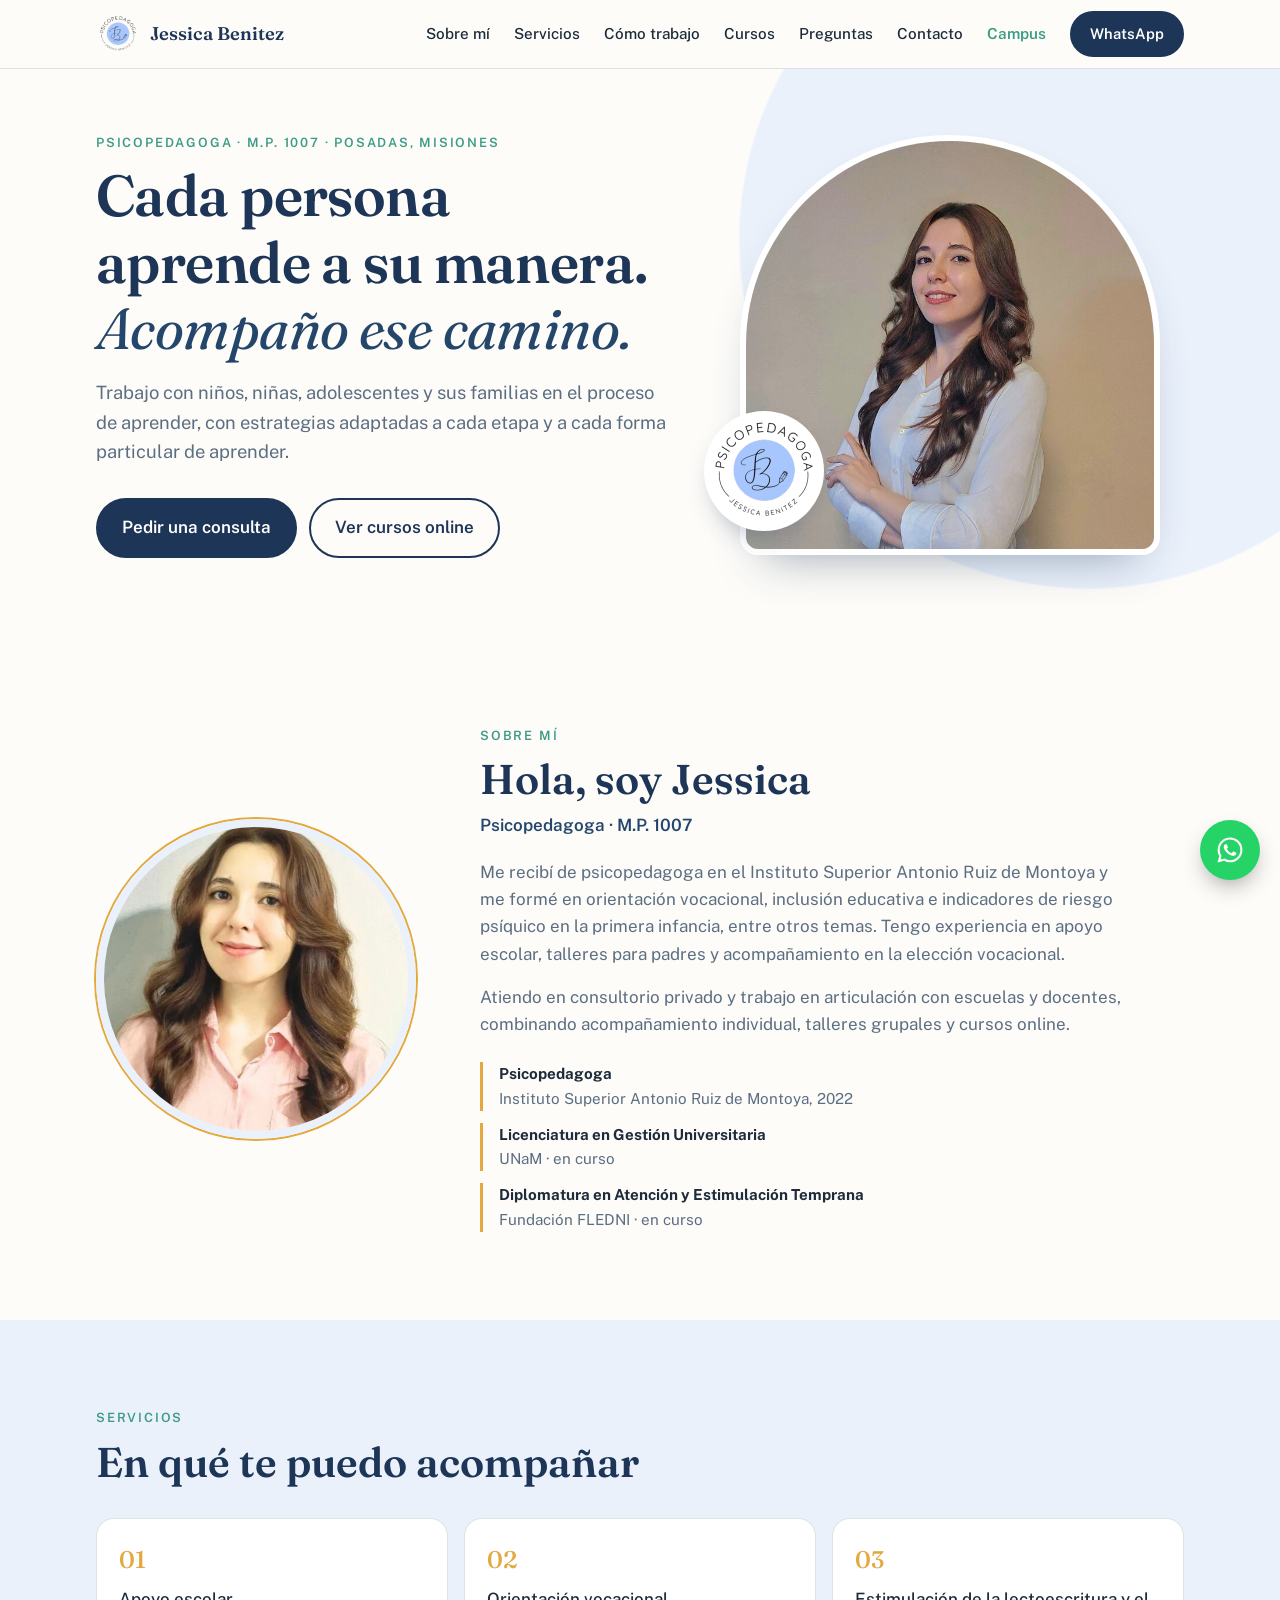
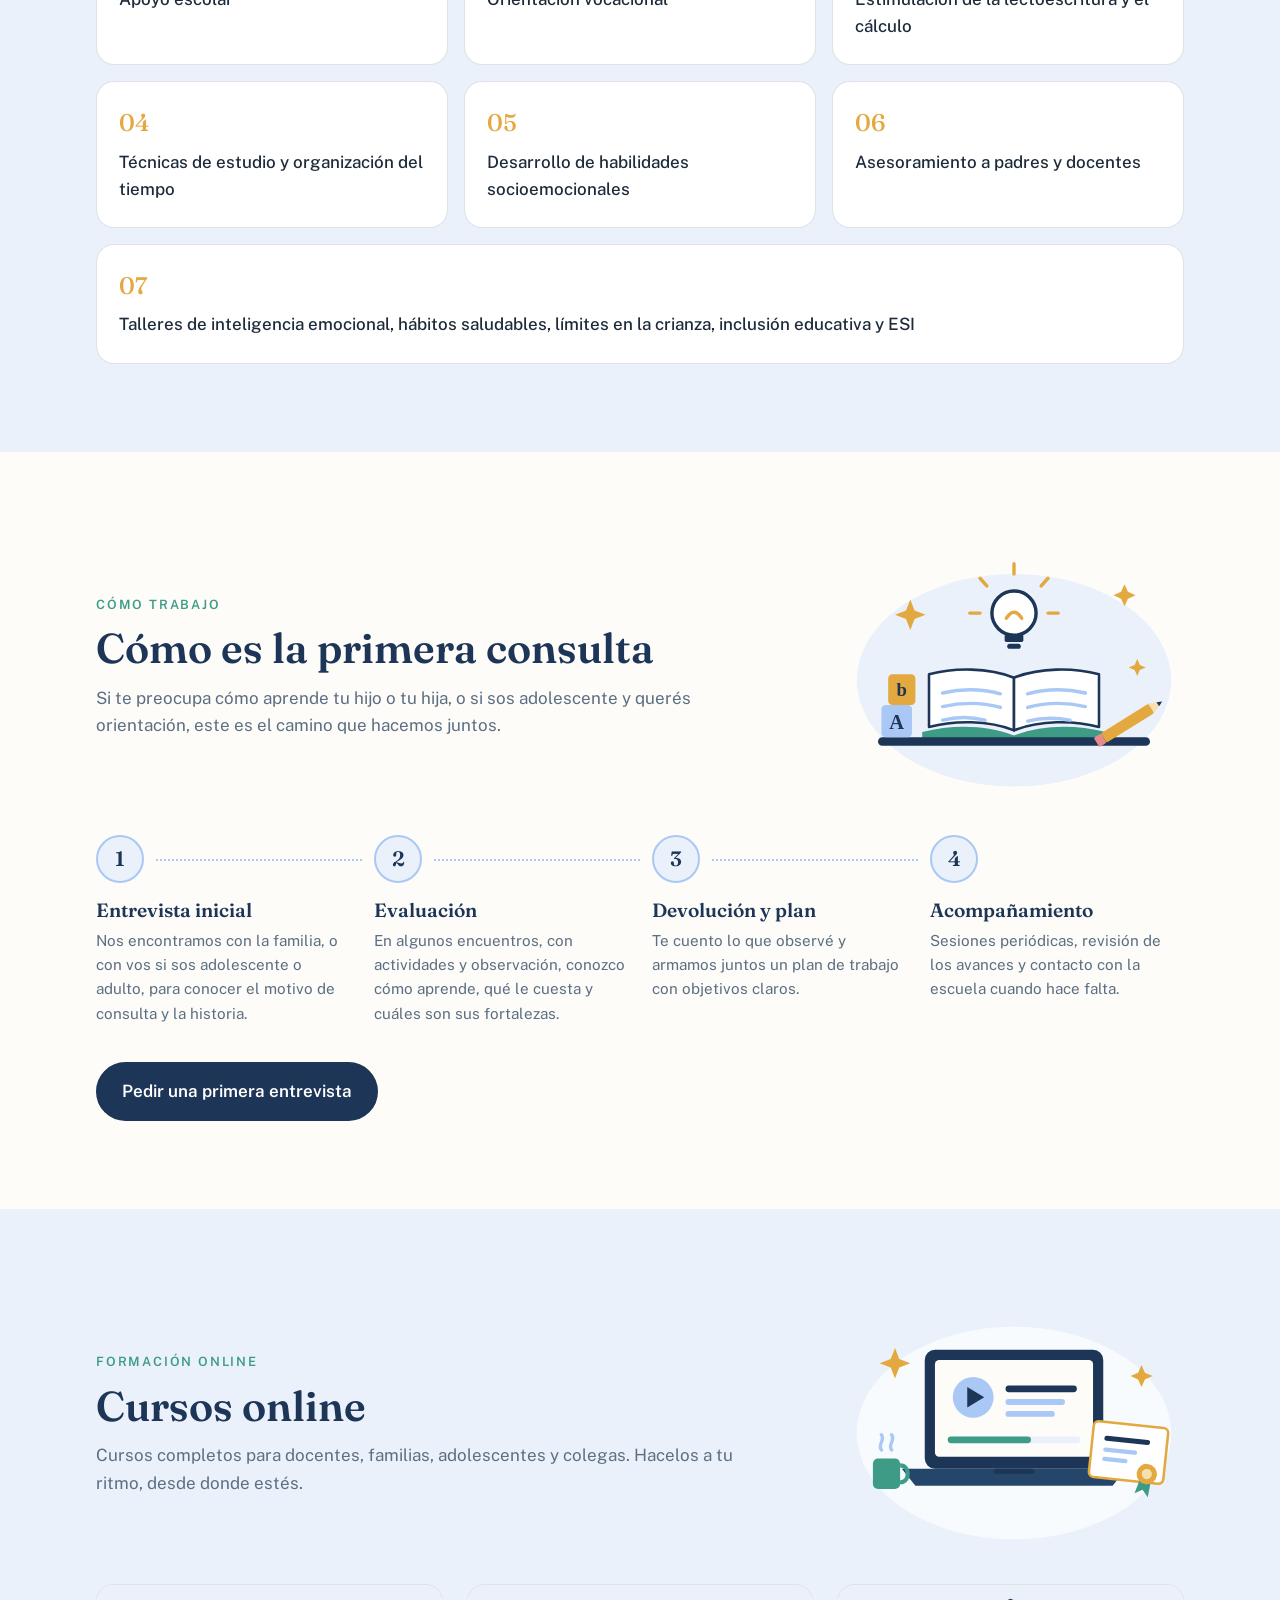
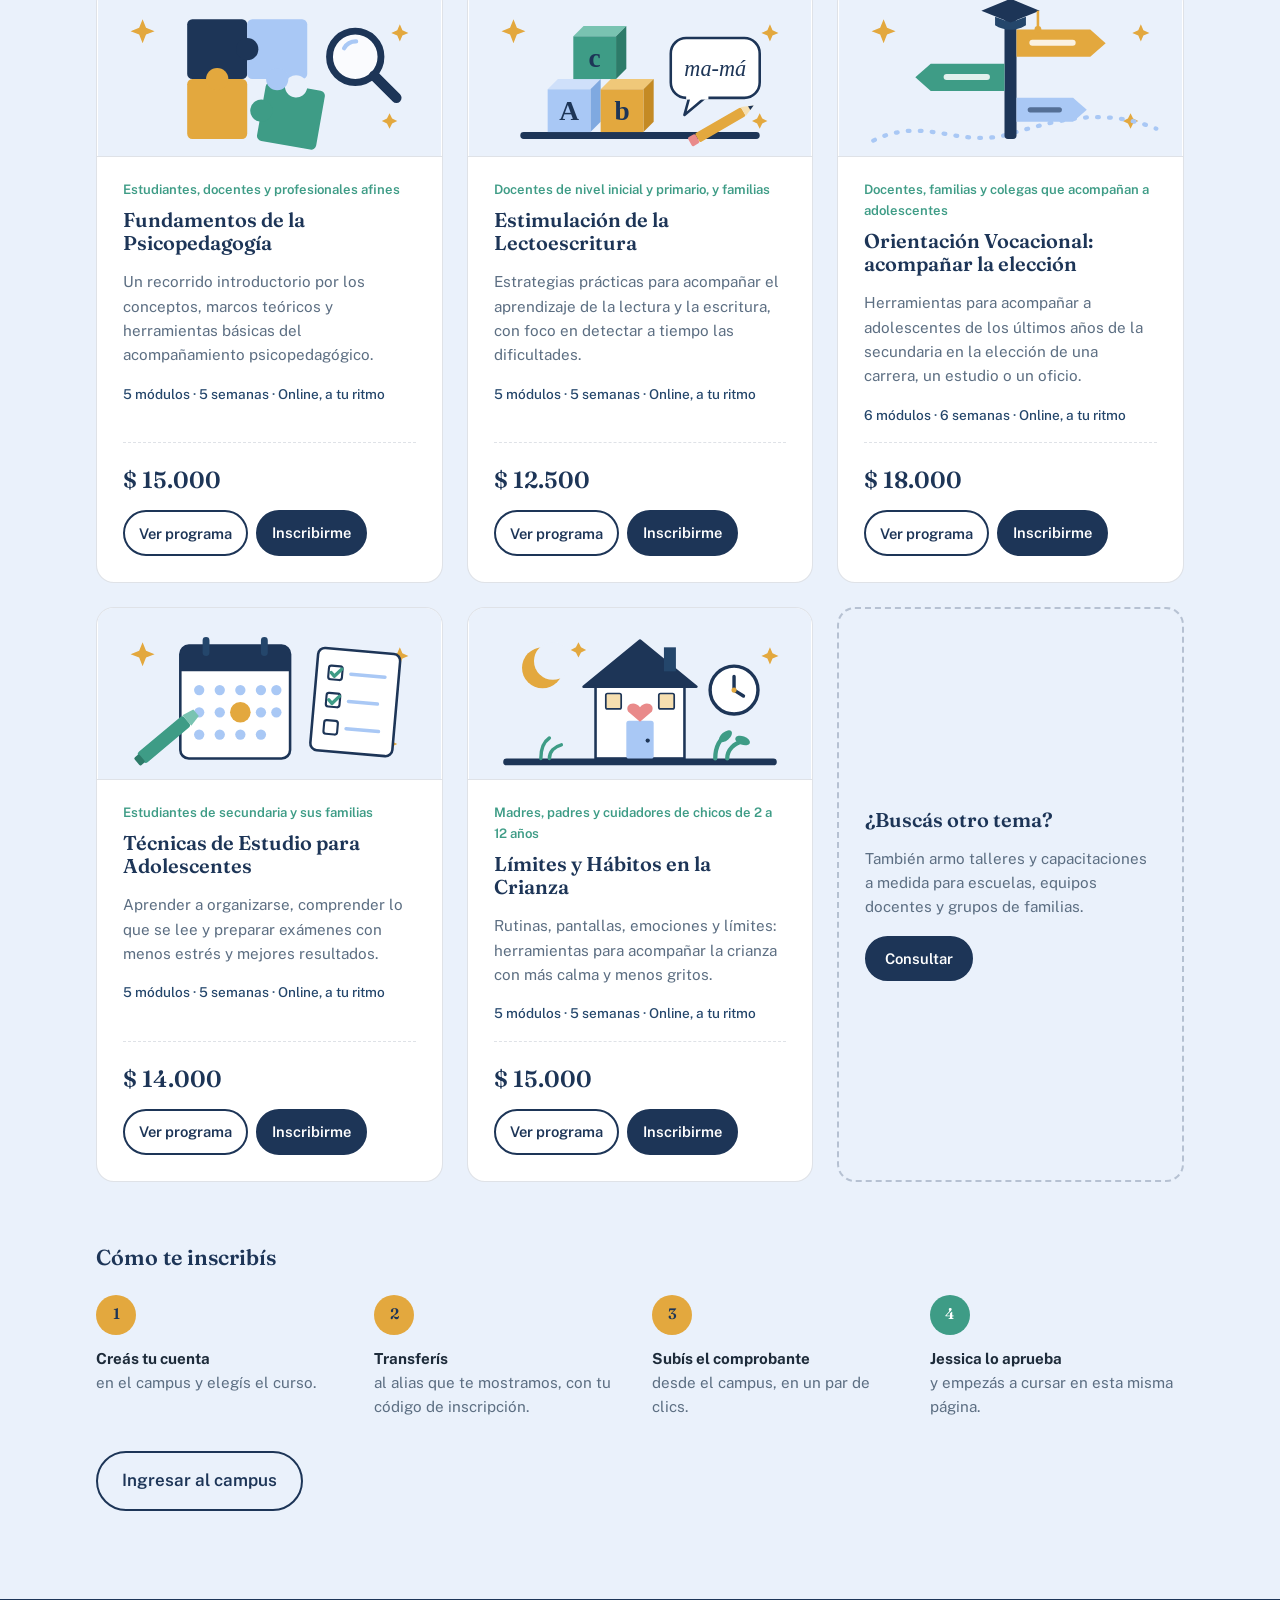
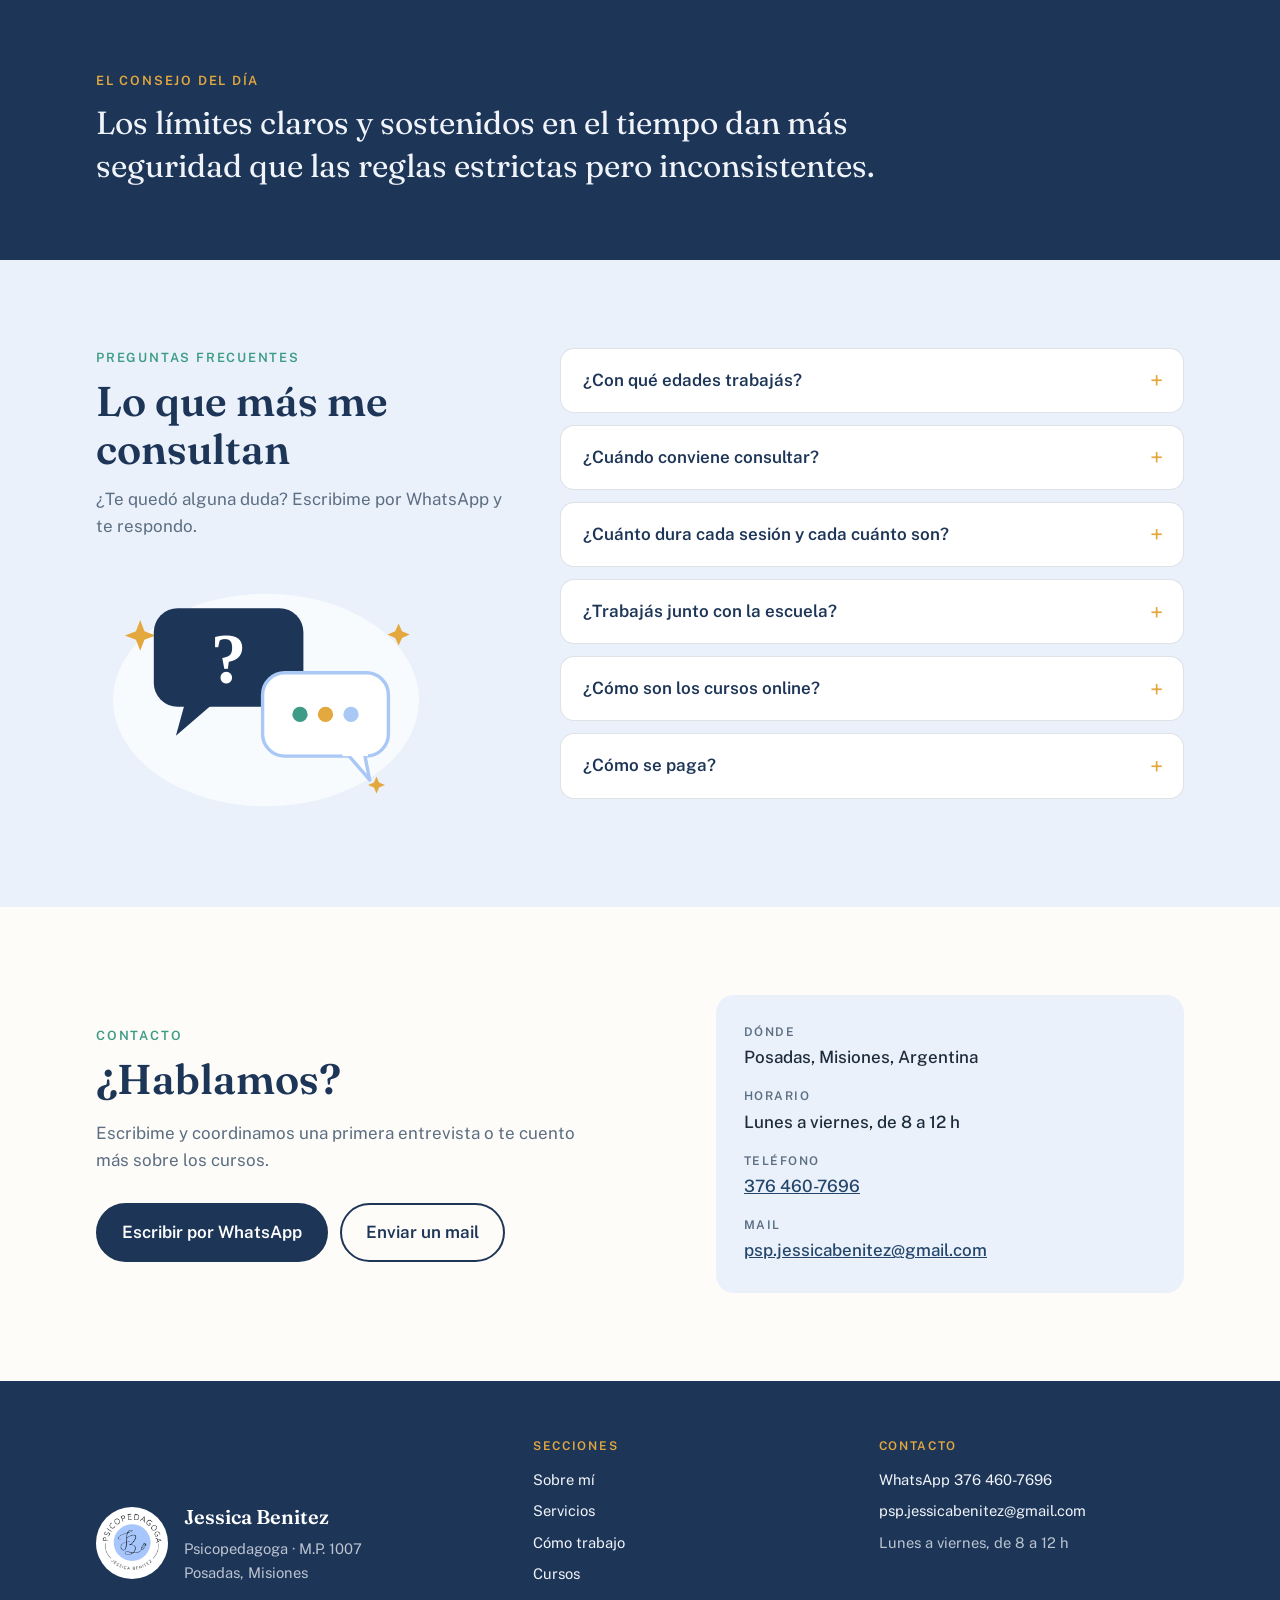
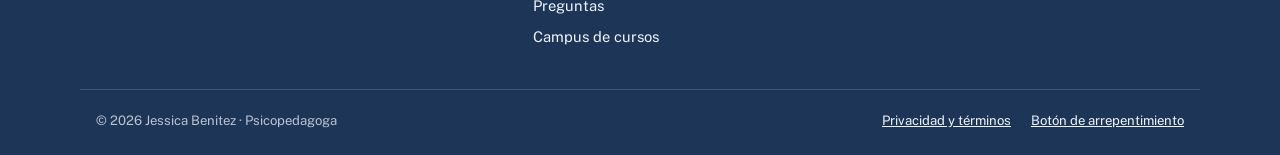
==== commit 07a26a71: "Suma autoevaluación, certificado, progreso en la cuenta, privacidad y 404 - Autoevaluación al final " ====
--- a/index.html
+++ b/index.html
@@ -5,7 +5,7 @@
   <meta name="viewport" content="width=device-width, initial-scale=1" />
   <title>Jessica Benitez · Psicopedagoga en Posadas, Misiones</title>
   <meta name="description" content="Jessica Benitez, psicopedagoga en Posadas, Misiones. Acompañamiento a niños, adolescentes, familias y docentes, talleres y cursos online." />
-  <link rel="icon" href="assets/logo.png" />
+  <link rel="icon" href="assets/favicon.png" type="image/png" />
   <link rel="canonical" href="https://matiezecaba19.github.io/jessica-benitez/" />
   <meta property="og:type" content="website" />
   <meta property="og:locale" content="es_AR" />
@@ -305,6 +305,10 @@
     </div>
     <div class="contenedor pie__legal">
       <p>© 2026 Jessica Benitez · Psicopedagoga</p>
+      <p class="pie__legales">
+        <a href="privacidad.html">Privacidad y términos</a>
+        <a href="privacidad.html#arrepentimiento">Botón de arrepentimiento</a>
+      </p>
     </div>
   </footer>
 
--- a/css/estilos.css
+++ b/css/estilos.css
@@ -622,6 +622,39 @@
   border-top: 1px solid rgba(240, 244, 250, 0.15);
   font-size: 0.82rem;
 }
+
+/* Página 404 */
+.no-encontrada {
+  min-height: 100vh;
+  display: flex;
+  flex-direction: column;
+  align-items: center;
+  justify-content: center;
+  text-align: center;
+  padding-top: 40px;
+  padding-bottom: 40px;
+}
+.no-encontrada img { margin-bottom: 24px; }
+.no-encontrada p:not(.rotulo) { color: var(--tinta-tenue); max-width: 32em; margin: 0 0 28px; }
+.no-encontrada .acciones { justify-content: center; }
+
+/* Página de privacidad y términos */
+.legal { max-width: 760px; padding-top: 48px; padding-bottom: 80px; }
+.legal h1 { margin-bottom: 4px; }
+.legal__fecha { color: var(--tinta-tenue); font-size: 0.9rem; margin: 0 0 24px; }
+.legal__indice { display: flex; flex-wrap: wrap; gap: 8px 20px; padding: 16px 20px; border-radius: 12px; background: var(--celeste-suave); margin-bottom: 16px; }
+.legal__indice a { font-weight: 600; }
+.legal section { padding-top: 32px; }
+.legal h2 { font-size: 1.8rem; padding-bottom: 8px; border-bottom: 2px solid var(--dorado); }
+.legal h3 { font-size: 1.2rem; margin: 28px 0 8px; }
+.legal p:not(.rotulo), .legal li { color: var(--tinta); }
+.legal ul { padding-left: 22px; }
+.legal li { margin-bottom: 6px; }
+.legal__aviso { font-size: 0.88rem; color: var(--tinta-tenue) !important; padding: 14px 16px; border-left: 3px solid var(--celeste); background: #fff; }
+.legal__volver { margin-left: auto; }
+.pie__legal { display: flex; flex-wrap: wrap; justify-content: space-between; gap: 8px 20px; }
+.pie__legal a { color: #f0f4fa; }
+.pie__legales { display: flex; flex-wrap: wrap; gap: 8px 20px; }
 
 /* Tablet y celular */
 @media (max-width: 860px) {
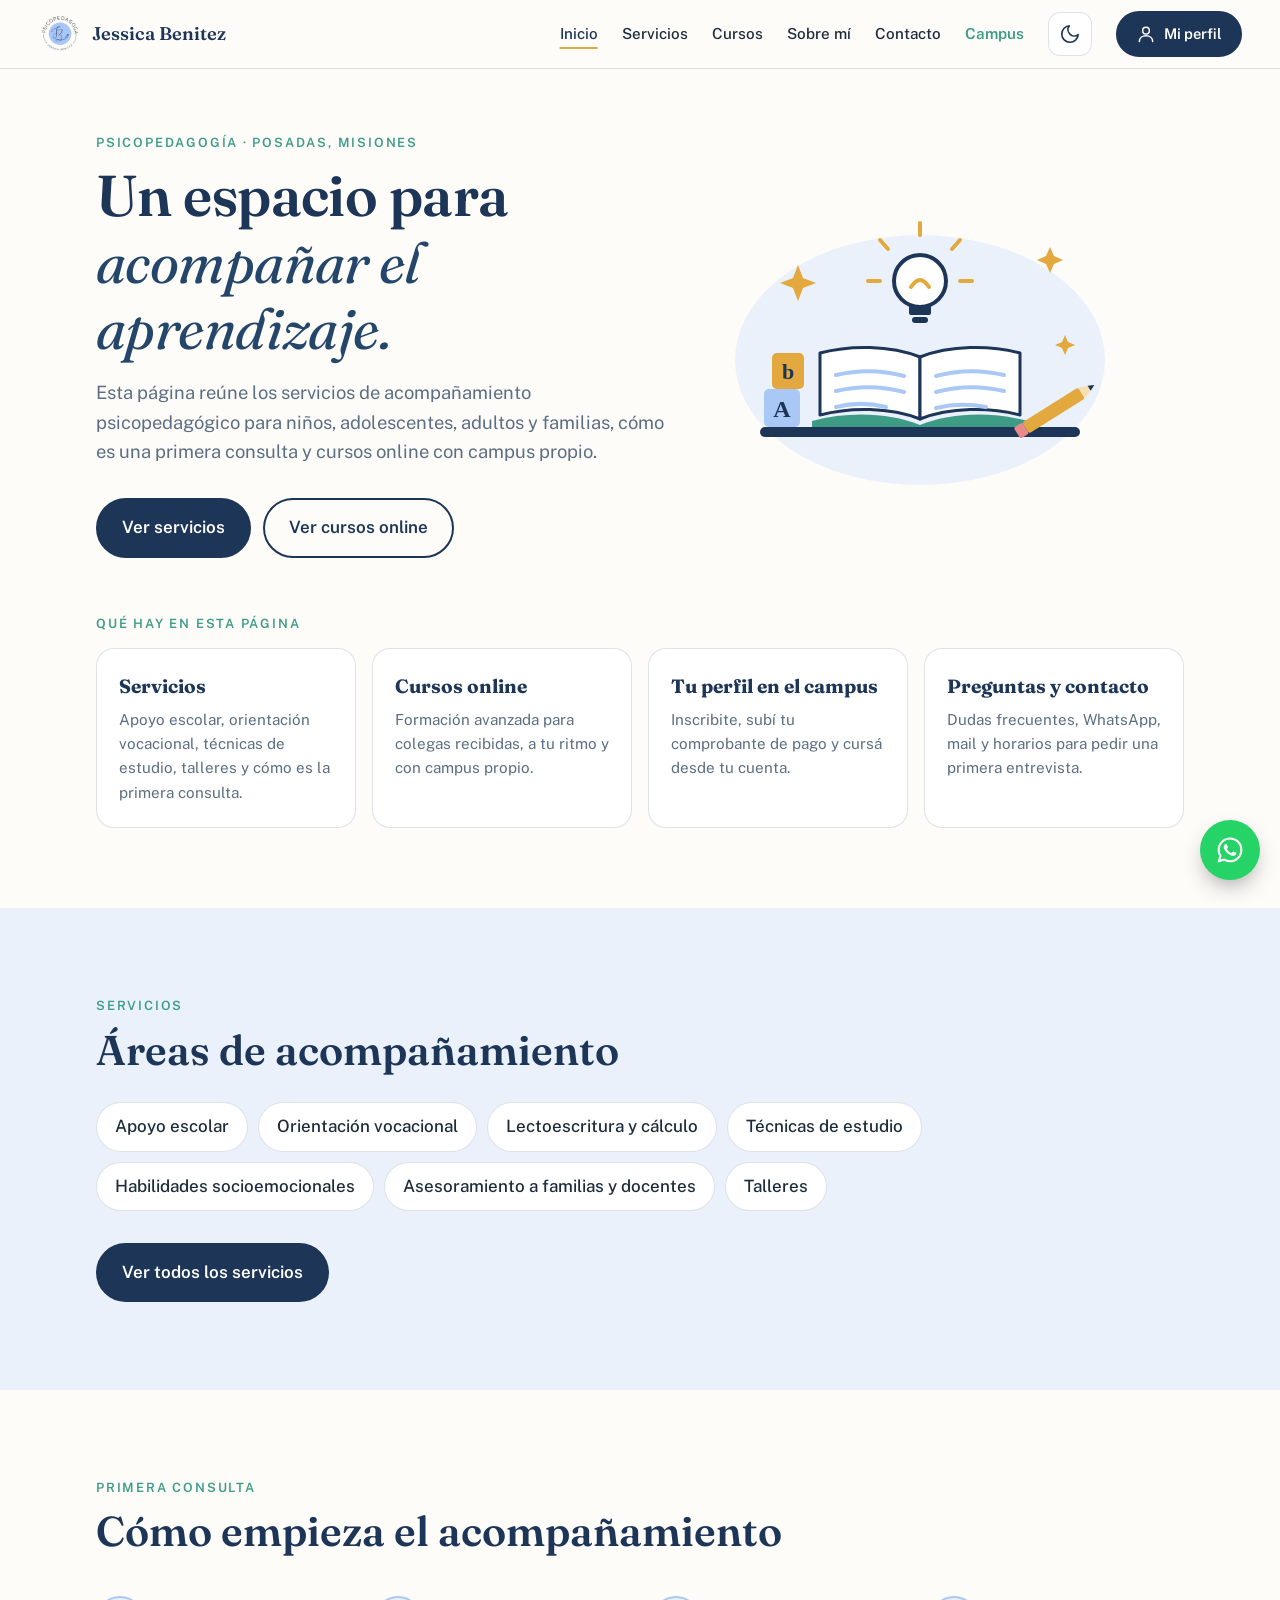
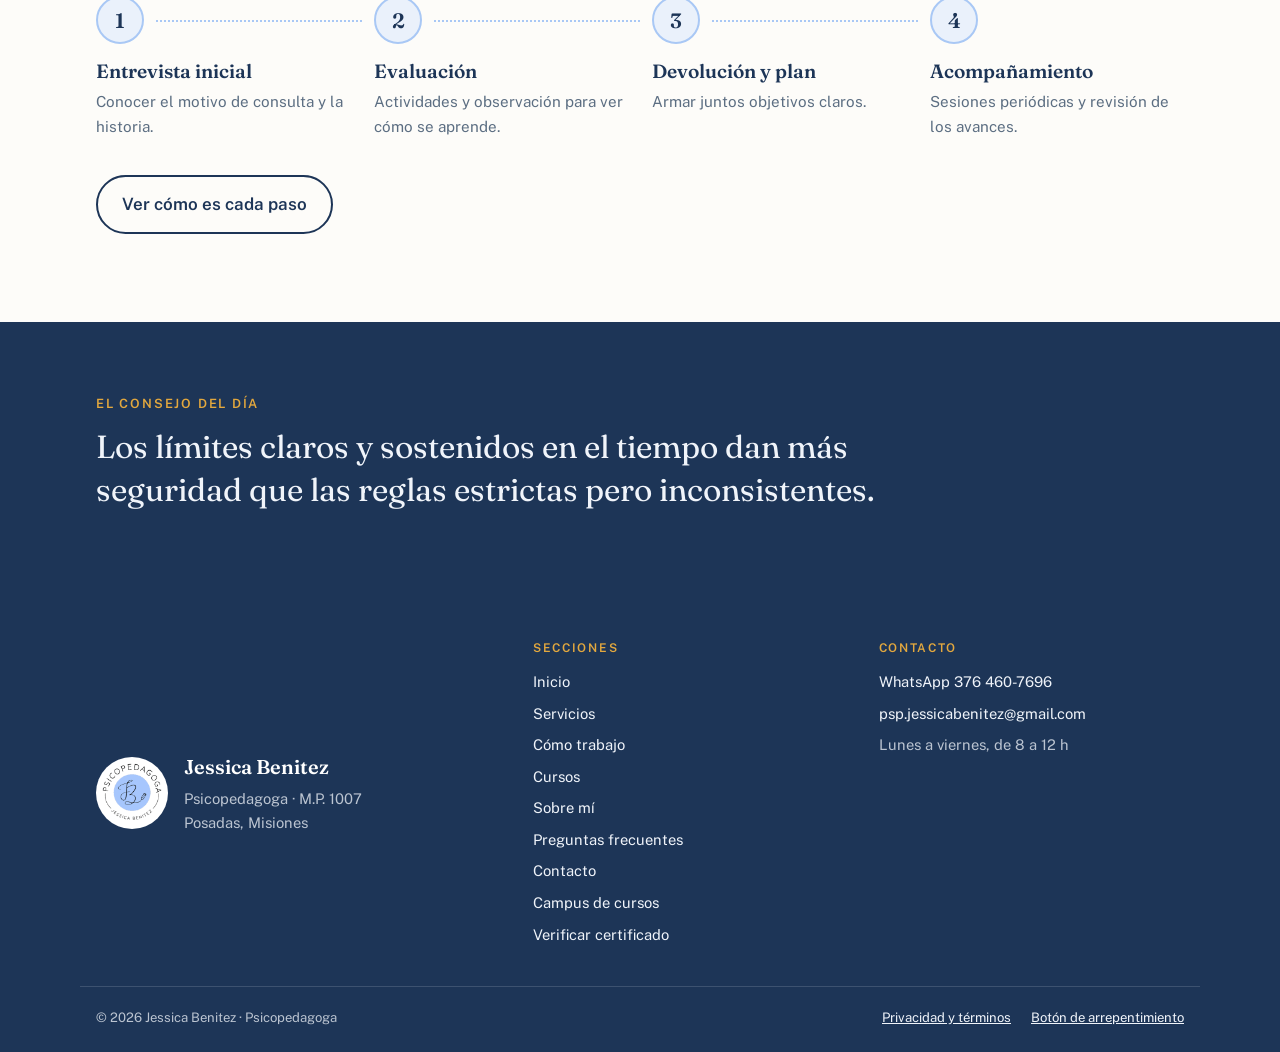
==== commit b2505b5b: "Trabajo final en PDF con nota y dos cursos avanzados nuevos - Entrega del trabajo final en PDF (hast" ====
--- a/index.html
+++ b/index.html
@@ -6,6 +6,11 @@
   <title>Jessica Benitez · Psicopedagoga en Posadas, Misiones</title>
   <meta name="description" content="Jessica Benitez, psicopedagoga en Posadas, Misiones. Acompañamiento a niños, adolescentes, familias y docentes, talleres y cursos online." />
   <link rel="icon" href="assets/favicon.png" type="image/png" />
+  <link rel="manifest" href="manifest.webmanifest" />
+  <link rel="apple-touch-icon" href="assets/icons/apple-touch-icon.png" />
+  <meta name="theme-color" content="#1d3557" />
+  <script src="js/tema.js"></script>
+  <script src="js/pwa.js" defer></script>
   <link rel="canonical" href="https://matiezecaba19.github.io/jessica-benitez/" />
   <meta property="og:type" content="website" />
   <meta property="og:locale" content="es_AR" />
@@ -51,152 +56,130 @@
 }
   </script>
 </head>
-<body>
+<body class="pagina">
 
   <header class="cabecera">
     <div class="contenedor cabecera__fila">
-      <a class="marca" href="#inicio" aria-label="Jessica Benitez, inicio">
+      <a class="marca" href="index.html" aria-label="Jessica Benitez, inicio">
         <img src="assets/logo.png" alt="" width="44" height="44" />
         <span>Jessica Benitez</span>
+      </a>
+      <nav class="menu" id="menu" aria-label="Secciones">
+        <a href="index.html" aria-current="page">Inicio</a>
+        <a href="servicios.html">Servicios</a>
+        <a href="cursos.html">Cursos</a>
+        <a href="sobre-mi.html">Sobre mí</a>
+        <a href="contacto.html">Contacto</a>
+        <a class="menu__campus" href="campus.html">Campus</a>
+      </nav>
+      <button class="tema-boton" type="button" data-tema-boton aria-label="Cambiar a modo oscuro" title="Cambiar a modo oscuro">
+        <svg class="tema-boton__luna" viewBox="0 0 24 24" width="22" height="22" aria-hidden="true" fill="none" stroke="currentColor" stroke-width="1.8" stroke-linecap="round" stroke-linejoin="round"><path d="M21 12.8A9 9 0 1 1 11.2 3a7 7 0 0 0 9.8 9.8z"/></svg>
+        <svg class="tema-boton__sol" viewBox="0 0 24 24" width="22" height="22" aria-hidden="true" fill="none" stroke="currentColor" stroke-width="1.8" stroke-linecap="round" stroke-linejoin="round"><circle cx="12" cy="12" r="4"/><path d="M12 2v2M12 20v2M4.9 4.9l1.4 1.4M17.7 17.7l1.4 1.4M2 12h2M20 12h2M4.9 19.1l1.4-1.4M17.7 6.3l1.4-1.4"/></svg>
+      </button>
+      <a class="btn btn--chico cabecera__perfil" href="campus.html" aria-label="Mi perfil">
+        <svg viewBox="0 0 24 24" width="20" height="20" aria-hidden="true" fill="none" stroke="currentColor" stroke-width="1.8" stroke-linecap="round" stroke-linejoin="round"><circle cx="12" cy="8" r="4"/><path d="M4 21c0-4.4 3.6-7 8-7s8 2.6 8 7"/></svg>
+        <span>Mi perfil</span>
       </a>
       <button class="menu-boton" type="button" aria-expanded="false" aria-controls="menu" aria-label="Abrir menú">
         <span></span><span></span><span></span>
       </button>
-      <nav class="menu" id="menu" aria-label="Secciones">
-        <a href="#sobre-mi">Sobre mí</a>
-        <a href="#servicios">Servicios</a>
-        <a href="#como-trabajo">Cómo trabajo</a>
-        <a href="#cursos">Cursos</a>
-        <a href="#preguntas">Preguntas</a>
-        <a href="#contacto">Contacto</a>
-        <a class="menu__campus" href="campus.html">Campus</a>
-      </nav>
-      <a class="btn btn--chico cabecera__whatsapp" href="https://wa.me/5493764607696" target="_blank" rel="noopener">WhatsApp</a>
     </div>
   </header>
 
-  <main id="inicio">
+  <main>
 
     <!-- Portada -->
     <section class="portada">
       <div class="contenedor portada__grilla">
         <div class="portada__texto">
-          <p class="rotulo">Psicopedagoga · M.P. 1007 · Posadas, Misiones</p>
-          <h1>Cada persona aprende a su manera. <em>Acompaño ese camino.</em></h1>
+          <p class="rotulo">Psicopedagogía · Posadas, Misiones</p>
+          <h1>Un espacio para <em>acompañar el aprendizaje.</em></h1>
           <p class="portada__bajada">
-            Trabajo con niños, niñas, adolescentes y sus familias en el proceso de aprender,
-            con estrategias adaptadas a cada etapa y a cada forma particular de aprender.
+            Esta página reúne los servicios de acompañamiento psicopedagógico para niños, adolescentes,
+            adultos y familias, cómo es una primera consulta y cursos online con campus propio.
           </p>
           <div class="acciones">
-            <a class="btn" href="https://wa.me/5493764607696?text=Hola%20Jessica%2C%20quiero%20hacer%20una%20consulta." target="_blank" rel="noopener">Pedir una consulta</a>
-            <a class="btn btn--linea" href="#cursos">Ver cursos online</a>
+            <a class="btn" href="servicios.html">Ver servicios</a>
+            <a class="btn btn--linea" href="cursos.html">Ver cursos online</a>
           </div>
         </div>
-        <div class="portada__foto">
-          <img src="assets/jessica.jpg" alt="Jessica Benitez, psicopedagoga" width="700" height="700" />
-          <img class="portada__sello" src="assets/logo.png" alt="" width="120" height="120" />
+        <div class="portada__ilustracion">
+          <img src="assets/ilustraciones/aprender.svg" alt="" width="400" height="300" />
         </div>
       </div>
-    </section>
-
-    <!-- Sobre mí -->
-    <section class="seccion" id="sobre-mi">
-      <div class="contenedor sobre">
-        <img class="sobre__foto" src="assets/jessica-sobre-mi.jpg" alt="Jessica Benitez sonriendo" width="600" height="600" loading="lazy" />
-        <div>
-          <p class="rotulo">Sobre mí</p>
-          <h2>Hola, soy Jessica</h2>
-          <p class="sobre__matricula">Psicopedagoga · M.P. 1007</p>
-          <p>
-            Me recibí de psicopedagoga en el Instituto Superior Antonio Ruiz de Montoya y me formé en
-            orientación vocacional, inclusión educativa e indicadores de riesgo psíquico en la primera
-            infancia, entre otros temas. Tengo experiencia en apoyo escolar, talleres para padres y
-            acompañamiento en la elección vocacional.
-          </p>
-          <p>
-            Atiendo en consultorio privado y trabajo en articulación con escuelas y
-            docentes, combinando acompañamiento individual, talleres grupales y cursos online.
-          </p>
-          <ul class="formacion">
-            <li><strong>Psicopedagoga</strong>Instituto Superior Antonio Ruiz de Montoya, 2022</li>
-            <li><strong>Licenciatura en Gestión Universitaria</strong>UNaM · en curso</li>
-            <li><strong>Diplomatura en Atención y Estimulación Temprana</strong>Fundación FLEDNI · en curso</li>
-          </ul>
-        </div>
-      </div>
-    </section>
-
-    <!-- Servicios -->
+      <div class="contenedor">
+        <p class="rotulo resumen__titulo">Qué hay en esta página</p>
+        <ul class="resumen">
+          <li>
+            <a href="servicios.html">
+              <strong>Servicios</strong>
+              <span>Apoyo escolar, orientación vocacional, técnicas de estudio, talleres y cómo es la primera consulta.</span>
+            </a>
+          </li>
+          <li>
+            <a href="cursos.html">
+              <strong>Cursos online</strong>
+              <span>Formación avanzada para colegas recibidas, a tu ritmo y con campus propio.</span>
+            </a>
+          </li>
+          <li>
+            <a href="campus.html">
+              <strong>Tu perfil en el campus</strong>
+              <span>Inscribite, subí tu comprobante de pago y cursá desde tu cuenta.</span>
+            </a>
+          </li>
+          <li>
+            <a href="contacto.html">
+              <strong>Preguntas y contacto</strong>
+              <span>Dudas frecuentes, WhatsApp, mail y horarios para pedir una primera entrevista.</span>
+            </a>
+          </li>
+        </ul>
+      </div>
+    </section>
+
+    <!-- Servicios (resumen) -->
     <section class="seccion seccion--celeste" id="servicios">
       <div class="contenedor">
         <p class="rotulo">Servicios</p>
-        <h2>En qué te puedo acompañar</h2>
-        <ul class="servicios">
-          <li><span class="servicios__num">01</span>Apoyo escolar</li>
-          <li><span class="servicios__num">02</span>Orientación vocacional</li>
-          <li><span class="servicios__num">03</span>Estimulación de la lectoescritura y el cálculo</li>
-          <li><span class="servicios__num">04</span>Técnicas de estudio y organización del tiempo</li>
-          <li><span class="servicios__num">05</span>Desarrollo de habilidades socioemocionales</li>
-          <li><span class="servicios__num">06</span>Asesoramiento a padres y docentes</li>
-          <li class="servicios__ancho"><span class="servicios__num">07</span>Talleres de inteligencia emocional, hábitos saludables, límites en la crianza, inclusión educativa y ESI</li>
+        <h2>Áreas de acompañamiento</h2>
+        <ul class="etiquetas">
+          <li>Apoyo escolar</li>
+          <li>Orientación vocacional</li>
+          <li>Lectoescritura y cálculo</li>
+          <li>Técnicas de estudio</li>
+          <li>Habilidades socioemocionales</li>
+          <li>Asesoramiento a familias y docentes</li>
+          <li>Talleres</li>
         </ul>
-      </div>
-    </section>
-
-    <!-- Cursos -->
-    <!-- Cómo trabajo -->
-    <section class="seccion" id="como-trabajo">
-      <div class="contenedor">
-        <div class="encabezado">
-          <div>
-            <p class="rotulo">Cómo trabajo</p>
-            <h2>Cómo es la primera consulta</h2>
-            <p class="seccion__bajada">Si te preocupa cómo aprende tu hijo o tu hija, o si sos adolescente y querés orientación, este es el camino que hacemos juntos.</p>
-          </div>
-          <img class="ilustracion" src="assets/ilustraciones/aprender.svg" alt="" width="400" height="300" loading="lazy" />
-        </div>
+        <a class="btn" href="servicios.html">Ver todos los servicios</a>
+      </div>
+    </section>
+
+    <!-- Primera consulta (resumen) -->
+    <section class="seccion" id="primera-consulta">
+      <div class="contenedor">
+        <p class="rotulo">Primera consulta</p>
+        <h2>Cómo empieza el acompañamiento</h2>
         <ol class="proceso">
           <li>
             <h3>Entrevista inicial</h3>
-            <p>Nos encontramos con la familia, o con vos si sos adolescente o adulto, para conocer el motivo de consulta y la historia.</p>
+            <p>Conocer el motivo de consulta y la historia.</p>
           </li>
           <li>
             <h3>Evaluación</h3>
-            <p>En algunos encuentros, con actividades y observación, conozco cómo aprende, qué le cuesta y cuáles son sus fortalezas.</p>
+            <p>Actividades y observación para ver cómo se aprende.</p>
           </li>
           <li>
             <h3>Devolución y plan</h3>
-            <p>Te cuento lo que observé y armamos juntos un plan de trabajo con objetivos claros.</p>
+            <p>Armar juntos objetivos claros.</p>
           </li>
           <li>
             <h3>Acompañamiento</h3>
-            <p>Sesiones periódicas, revisión de los avances y contacto con la escuela cuando hace falta.</p>
+            <p>Sesiones periódicas y revisión de los avances.</p>
           </li>
         </ol>
-        <a class="btn" href="https://wa.me/5493764607696?text=Hola%20Jessica%2C%20quiero%20pedir%20una%20primera%20entrevista." target="_blank" rel="noopener">Pedir una primera entrevista</a>
-      </div>
-    </section>
-
-    <section class="seccion seccion--celeste" id="cursos">
-      <div class="contenedor">
-        <div class="encabezado">
-          <div>
-            <p class="rotulo">Formación online</p>
-            <h2>Cursos online</h2>
-            <p class="seccion__bajada">Cursos completos para docentes, familias, adolescentes y colegas. Hacelos a tu ritmo, desde donde estés.</p>
-          </div>
-          <img class="ilustracion" src="assets/ilustraciones/online.svg" alt="" width="400" height="300" loading="lazy" />
-        </div>
-        <div class="cursos" id="lista-cursos"></div>
-
-        <h3 class="pasos__titulo">Cómo te inscribís</h3>
-        <ol class="pasos">
-          <li><strong>Creás tu cuenta</strong> en el campus y elegís el curso.</li>
-          <li><strong>Transferís</strong> al alias que te mostramos, con tu código de inscripción.</li>
-          <li><strong>Subís el comprobante</strong> desde el campus, en un par de clics.</li>
-          <li><strong>Jessica lo aprueba</strong> y empezás a cursar en esta misma página.</li>
-        </ol>
-        <a class="btn btn--linea campus-link" href="campus.html">Ingresar al campus</a>
+        <a class="btn btn--linea" href="servicios.html#como-trabajo">Ver cómo es cada paso</a>
       </div>
     </section>
 
@@ -211,71 +194,7 @@
       </div>
     </section>
 
-    <!-- Preguntas frecuentes -->
-    <section class="seccion seccion--celeste" id="preguntas">
-      <div class="contenedor preguntas">
-        <div>
-          <p class="rotulo">Preguntas frecuentes</p>
-          <h2>Lo que más me consultan</h2>
-          <p class="seccion__bajada">¿Te quedó alguna duda? Escribime por WhatsApp y te respondo.</p>
-          <img class="ilustracion ilustracion--preguntas" src="assets/ilustraciones/preguntas.svg" alt="" width="400" height="300" loading="lazy" />
-        </div>
-        <div class="preguntas__lista">
-          <details>
-            <summary>¿Con qué edades trabajás?</summary>
-            <p>Con niños y niñas desde el nivel inicial, adolescentes y adultos. Cada etapa tiene su propuesta: desde la estimulación de la lectoescritura hasta la orientación vocacional y el aprendizaje adulto.</p>
-          </details>
-          <details>
-            <summary>¿Cuándo conviene consultar?</summary>
-            <p>Cuando una dificultad para leer, escribir, calcular, concentrarse u organizarse se sostiene en el tiempo, cuando baja el rendimiento escolar o cuando la escuela lo sugiere. Si tenés dudas, escribime y lo charlamos.</p>
-          </details>
-          <details>
-            <summary>¿Cuánto dura cada sesión y cada cuánto son?</summary>
-            <p>Las sesiones duran alrededor de 45 minutos y en general son una vez por semana. La frecuencia se define según cada caso, después de la evaluación.</p>
-          </details>
-          <details>
-            <summary>¿Trabajás junto con la escuela?</summary>
-            <p>Sí. Cuando hace falta me comunico con docentes y equipos de la escuela para que todos acompañemos en la misma dirección.</p>
-          </details>
-          <details>
-            <summary>¿Cómo son los cursos online?</summary>
-            <p>Se cursan en el campus de esta misma página: cada curso tiene módulos con material de lectura y actividades prácticas. Los hacés a tu ritmo, desde donde estés, con consultas por WhatsApp o mail y un certificado al terminar.</p>
-          </details>
-          <details>
-            <summary>¿Cómo se paga?</summary>
-            <p>Los cursos se pagan por transferencia desde el campus: al inscribirte ves el alias y tu código, y después subís el comprobante. Para las sesiones, consultame los valores y las formas de pago.</p>
-          </details>
-        </div>
-      </div>
-    </section>
-
-    <!-- Contacto -->
-    <section class="seccion" id="contacto">
-      <div class="contenedor contacto">
-        <div>
-          <p class="rotulo">Contacto</p>
-          <h2>¿Hablamos?</h2>
-          <p class="contacto__bajada">Escribime y coordinamos una primera entrevista o te cuento más sobre los cursos.</p>
-          <div class="acciones">
-            <a class="btn" href="https://wa.me/5493764607696" target="_blank" rel="noopener">Escribir por WhatsApp</a>
-            <a class="btn btn--linea" href="mailto:psp.jessicabenitez@gmail.com">Enviar un mail</a>
-          </div>
-        </div>
-        <dl class="ficha">
-          <div><dt>Dónde</dt><dd>Posadas, Misiones, Argentina</dd></div>
-          <div><dt>Horario</dt><dd>Lunes a viernes, de 8 a 12 h</dd></div>
-          <div><dt>Teléfono</dt><dd><a href="tel:+5493764607696">376 460-7696</a></dd></div>
-          <div><dt>Mail</dt><dd><a href="mailto:psp.jessicabenitez@gmail.com">psp.jessicabenitez@gmail.com</a></dd></div>
-        </dl>
-      </div>
-    </section>
-
   </main>
-
-  <dialog class="programa" id="programa" aria-labelledby="programa-titulo">
-    <button class="programa__cerrar" type="button" aria-label="Cerrar">✕</button>
-    <div class="programa__contenido" id="programa-contenido"></div>
-  </dialog>
 
   <footer class="pie">
     <div class="contenedor pie__grilla">
@@ -289,12 +208,15 @@
       </div>
       <nav class="pie__links" aria-label="Secciones del pie">
         <p class="pie__titulo">Secciones</p>
-        <a href="#sobre-mi">Sobre mí</a>
-        <a href="#servicios">Servicios</a>
-        <a href="#como-trabajo">Cómo trabajo</a>
-        <a href="#cursos">Cursos</a>
-        <a href="#preguntas">Preguntas</a>
+        <a href="index.html">Inicio</a>
+        <a href="servicios.html">Servicios</a>
+        <a href="servicios.html#como-trabajo">Cómo trabajo</a>
+        <a href="cursos.html">Cursos</a>
+        <a href="sobre-mi.html">Sobre mí</a>
+        <a href="contacto.html#preguntas">Preguntas frecuentes</a>
+        <a href="contacto.html">Contacto</a>
         <a href="campus.html">Campus de cursos</a>
+        <a href="verificar.html">Verificar certificado</a>
       </nav>
       <div class="pie__links">
         <p class="pie__titulo">Contacto</p>
@@ -316,8 +238,7 @@
     <svg viewBox="0 0 24 24" width="30" height="30" aria-hidden="true"><path fill="currentColor" d="M12.04 2C6.58 2 2.13 6.45 2.13 11.91c0 1.75.46 3.45 1.32 4.95L2.05 22l5.25-1.38a9.9 9.9 0 0 0 4.74 1.2h.01c5.46 0 9.91-4.45 9.91-9.91A9.85 9.85 0 0 0 12.04 2Zm0 18.15h-.01a8.2 8.2 0 0 1-4.19-1.15l-.3-.18-3.12.82.83-3.04-.2-.31a8.23 8.23 0 0 1-1.26-4.38c0-4.54 3.7-8.24 8.25-8.24a8.2 8.2 0 0 1 8.24 8.25c0 4.54-3.7 8.23-8.24 8.23Zm4.52-6.16c-.25-.12-1.47-.72-1.69-.81-.23-.08-.39-.12-.56.13-.16.25-.64.81-.79.97-.14.17-.29.19-.54.06-.25-.12-1.05-.39-1.99-1.23-.74-.66-1.23-1.47-1.38-1.72-.14-.25-.02-.38.11-.51.11-.11.25-.29.37-.43.12-.15.17-.25.25-.42.08-.16.04-.31-.02-.43-.06-.12-.56-1.34-.76-1.84-.2-.48-.41-.42-.56-.43h-.48c-.17 0-.43.06-.66.31-.23.25-.86.85-.86 2.07s.89 2.4 1.01 2.56c.12.17 1.75 2.67 4.23 3.74.59.26 1.05.41 1.41.52.59.19 1.13.16 1.56.1.48-.07 1.47-.6 1.67-1.18.21-.58.21-1.07.15-1.18-.06-.1-.23-.16-.48-.29Z"/></svg>
   </a>
 
-  <script src="js/datos-cursos.js"></script>
-  <script src="js/cursos.js"></script>
   <script src="js/sitio.js"></script>
+  <script src="js/estadisticas.js"></script>
 </body>
 </html>
--- a/css/estilos.css
+++ b/css/estilos.css
@@ -11,6 +11,31 @@
   --tinta-tenue: #5c6e82;
   --linea: rgba(29, 53, 87, 0.14);
 
+  /* Colores que cambian según el modo. Los de arriba son de la marca y no cambian. */
+  --titulo: var(--marino);
+  --enlace: var(--marino-alt);
+  --verde-texto: var(--verde);
+  --superficie: #fff;
+  --linea-fuerte: rgba(29, 53, 87, 0.25);
+  --cabecera-fondo: rgba(253, 252, 249, 0.92);
+  --btn-fondo: var(--marino);
+  --btn-texto: #fff;
+  --btn-hover: var(--marino-alt);
+  --btn-linea: var(--marino);
+  --ok-fondo: #dcf1ea;
+  --ok-texto: #1f6655;
+  --error-fondo: #f8e1df;
+  --error-texto: #8f3029;
+  --error-fuerte: #6d241f;
+  --error-linea: #a33a31;
+  --aviso-fondo: #fbefd9;
+  --aviso-texto: #7a5310;
+  --aviso-borde: #f0d49c;
+  --aviso-fuerte: #5c3f0b;
+  --nota-fondo: #fdf6e8;
+  --nueva-fondo: #eef4fd;
+  color-scheme: light;
+
   --font-display: "Fraunces", "Iowan Old Style", Georgia, serif;
   --font-body: "Public Sans", "Segoe UI", system-ui, sans-serif;
 
@@ -34,17 +59,17 @@
 }
 
 img { max-width: 100%; height: auto; display: block; }
-a { color: var(--marino-alt); }
+a { color: var(--enlace); }
 
 h1, h2, h3 {
   font-family: var(--font-display);
   font-weight: 600;
-  color: var(--marino);
+  color: var(--titulo);
   line-height: 1.15;
   margin: 0 0 16px;
 }
 h1 { font-size: clamp(2.2rem, 5vw, 3.6rem); letter-spacing: -0.01em; }
-h1 em { font-style: italic; font-weight: 400; color: var(--marino-alt); }
+h1 em { font-style: italic; font-weight: 400; color: var(--enlace); }
 h2 { font-size: clamp(1.8rem, 3.5vw, 2.6rem); }
 h3 { font-size: 1.35rem; }
 
@@ -60,7 +85,7 @@
   font-weight: 600;
   letter-spacing: 0.14em;
   text-transform: uppercase;
-  color: var(--verde);
+  color: var(--verde-texto);
 }
 .rotulo--claro { color: var(--dorado); }
 
@@ -71,16 +96,16 @@
   justify-content: center;
   padding: 14px 24px;
   border-radius: 999px;
-  border: 2px solid var(--marino);
-  background: var(--marino);
-  color: #fff;
+  border: 2px solid var(--btn-fondo);
+  background: var(--btn-fondo);
+  color: var(--btn-texto);
   font-weight: 600;
   text-decoration: none;
   transition: transform 160ms ease, background 160ms ease;
 }
-.btn:hover { background: var(--marino-alt); transform: translateY(-1px); }
+.btn:hover { background: var(--btn-hover); transform: translateY(-1px); }
 .btn:focus-visible { outline: 3px solid var(--dorado); outline-offset: 3px; }
-.btn--linea { background: transparent; color: var(--marino); }
+.btn--linea { background: transparent; color: var(--btn-linea); border-color: var(--btn-linea); }
 .btn--linea:hover { background: var(--celeste-suave); }
 .btn--chico { padding: 9px 18px; font-size: 0.92rem; }
 
@@ -91,7 +116,7 @@
   position: sticky;
   top: 0;
   z-index: 10;
-  background: rgba(253, 252, 249, 0.92);
+  background: var(--cabecera-fondo);
   backdrop-filter: blur(8px);
   border-bottom: 1px solid var(--linea);
 }
@@ -109,16 +134,20 @@
   font-family: var(--font-display);
   font-size: 1.15rem;
   font-weight: 600;
-  color: var(--marino);
+  color: var(--titulo);
 }
 .menu { display: flex; gap: 24px; margin-left: auto; }
+/* El encabezado ocupa todo el ancho: el logo queda contra la izquierda y el resto contra la derecha. */
+.cabecera .contenedor { max-width: none; padding: 0 clamp(16px, 3vw, 40px); }
+.marca span { white-space: nowrap; }
 .menu a {
   color: var(--tinta);
+  white-space: nowrap;
   text-decoration: none;
   font-weight: 500;
   font-size: 0.95rem;
 }
-.menu a:hover { color: var(--verde); }
+.menu a:hover { color: var(--verde-texto); }
 
 .menu-boton {
   display: none;
@@ -128,7 +157,7 @@
   padding: 0;
   border: 1px solid var(--linea);
   border-radius: 12px;
-  background: #fff;
+  background: var(--superficie);
   cursor: pointer;
   flex-direction: column;
   align-items: center;
@@ -140,7 +169,7 @@
   width: 20px;
   height: 2px;
   border-radius: 2px;
-  background: var(--marino);
+  background: var(--titulo);
   transition: transform 160ms ease, opacity 160ms ease;
 }
 .menu-boton[aria-expanded="true"] span:nth-child(1) { transform: translateY(7px) rotate(45deg); }
@@ -151,9 +180,7 @@
 /* Portada */
 .portada {
   padding: 64px 0 80px;
-  background:
-    radial-gradient(circle at 85% 30%, var(--celeste-suave) 0, var(--celeste-suave) 30%, transparent 30.2%),
-    var(--papel);
+  background: var(--papel);
 }
 .portada__grilla {
   display: grid;
@@ -167,22 +194,7 @@
   max-width: 34em;
   margin: 0 0 32px;
 }
-.portada__foto { position: relative; justify-self: center; max-width: 420px; }
-.portada__foto > img:first-child {
-  border-radius: 50% 50% var(--radio) var(--radio);
-  border: 6px solid #fff;
-  box-shadow: 0 24px 48px -24px rgba(29, 53, 87, 0.45);
-}
-.portada__sello {
-  position: absolute;
-  left: -36px;
-  bottom: 24px;
-  width: 120px;
-  height: 120px;
-  border-radius: 50%;
-  background: #fff;
-  box-shadow: 0 12px 28px -12px rgba(29, 53, 87, 0.4);
-}
+.portada__ilustracion { justify-self: center; width: 100%; max-width: 460px; }
 
 /* Secciones */
 .seccion { padding: 88px 0; }
@@ -206,7 +218,7 @@
 .sobre p.sobre__matricula {
   margin: -8px 0 20px;
   font-weight: 600;
-  color: var(--marino-alt);
+  color: var(--enlace);
 }
 .formacion {
   list-style: none;
@@ -233,7 +245,7 @@
   gap: 16px;
 }
 .servicios li {
-  background: #fff;
+  background: var(--superficie);
   border-radius: var(--radio);
   padding: 22px 22px 24px;
   font-weight: 500;
@@ -290,7 +302,7 @@
   font-family: var(--font-display);
   font-size: 1.3rem;
   font-weight: 600;
-  color: var(--marino);
+  color: var(--titulo);
 }
 .proceso li:not(:last-child)::after {
   content: "";
@@ -312,7 +324,7 @@
 }
 .preguntas__lista { display: grid; gap: 12px; }
 .preguntas details {
-  background: #fff;
+  background: var(--superficie);
   border: 1px solid var(--linea);
   border-radius: 14px;
 }
@@ -322,7 +334,7 @@
   padding: 18px 52px 18px 22px;
   position: relative;
   font-weight: 600;
-  color: var(--marino);
+  color: var(--titulo);
 }
 .preguntas summary::-webkit-details-marker { display: none; }
 .preguntas summary::after {
@@ -371,7 +383,7 @@
   border: 1px solid var(--linea);
   border-radius: var(--radio);
   padding: 26px;
-  background: #fff;
+  background: var(--superficie);
   overflow: hidden;
 }
 .curso__ilustracion {
@@ -386,13 +398,18 @@
 .curso > .curso__para {
   font-size: 0.82rem;
   font-weight: 600;
-  color: var(--verde);
+  color: var(--verde-texto);
   margin-bottom: 8px;
 }
 .curso > .curso__datos {
   font-size: 0.85rem;
   font-weight: 500;
-  color: var(--marino-alt);
+  color: var(--enlace);
+}
+.curso > .curso__aval {
+  font-size: 0.85rem;
+  color: var(--enlace);
+  margin: 0 0 8px;
 }
 .curso__pie {
   margin-top: auto;
@@ -408,7 +425,7 @@
   font-family: var(--font-display);
   font-size: 1.45rem;
   font-weight: 600;
-  color: var(--marino);
+  color: var(--titulo);
 }
 .curso__acciones { display: flex; flex-wrap: wrap; gap: 8px; }
 .curso__acciones .btn { padding: 9px 14px; }
@@ -417,7 +434,7 @@
 .curso--otro {
   justify-content: center;
   border-style: dashed;
-  border: 2px dashed rgba(29, 53, 87, 0.25);
+  border: 2px dashed var(--linea-fuerte);
   background: transparent;
 }
 .curso--otro .btn { align-self: flex-start; }
@@ -447,8 +464,8 @@
   height: 40px;
   border-radius: 50%;
   border: 1px solid var(--linea);
-  background: #fff;
-  color: var(--marino);
+  background: var(--superficie);
+  color: var(--titulo);
   font-size: 1rem;
   cursor: pointer;
 }
@@ -497,11 +514,11 @@
   border: 1px solid var(--linea);
   border-left: 4px solid var(--dorado);
   border-radius: 12px;
-  background: #fff;
+  background: var(--superficie);
 }
 .programa__modulos strong::before {
   content: "Módulo " counter(modulo) " · ";
-  color: var(--verde);
+  color: var(--verde-texto);
 }
 .programa__modulos ul {
   margin: 8px 0 0;
@@ -513,7 +530,7 @@
 
 .pasos__titulo { margin-top: 64px; }
 .campus-link { margin-top: 32px; }
-.menu .menu__campus { color: var(--verde); font-weight: 600; }
+.menu .menu__campus { color: var(--verde-texto); font-weight: 600; }
 .pasos {
   list-style: none;
   counter-reset: paso;
@@ -622,6 +639,35 @@
   border-top: 1px solid rgba(240, 244, 250, 0.15);
   font-size: 0.82rem;
 }
+
+.sr-only {
+  position: absolute;
+  width: 1px;
+  height: 1px;
+  padding: 0;
+  margin: -1px;
+  overflow: hidden;
+  clip: rect(0, 0, 0, 0);
+  white-space: nowrap;
+  border: 0;
+}
+
+/* Opiniones de alumnos (se muestra solo si hay publicadas) */
+.opiniones { display: grid; grid-template-columns: repeat(3, minmax(0, 1fr)); gap: 20px; margin-top: 32px; }
+.opinion {
+  margin: 0;
+  padding: 24px;
+  border-radius: var(--radio);
+  background: var(--superficie);
+  border: 1px solid var(--linea);
+  display: flex;
+  flex-direction: column;
+  gap: 12px;
+}
+.opinion__estrellas { margin: 0; color: var(--dorado); letter-spacing: 2px; font-size: 1.1rem; }
+.opinion blockquote { margin: 0; font-family: var(--font-display); font-size: 1.1rem; line-height: 1.5; color: var(--titulo); }
+.opinion figcaption { margin-top: auto; font-size: 0.88rem; color: var(--tinta-tenue); }
+.opinion figcaption strong { color: var(--tinta); }
 
 /* Página 404 */
 .no-encontrada {
@@ -650,16 +696,180 @@
 .legal p:not(.rotulo), .legal li { color: var(--tinta); }
 .legal ul { padding-left: 22px; }
 .legal li { margin-bottom: 6px; }
-.legal__aviso { font-size: 0.88rem; color: var(--tinta-tenue) !important; padding: 14px 16px; border-left: 3px solid var(--celeste); background: #fff; }
+.legal__aviso { font-size: 0.88rem; color: var(--tinta-tenue) !important; padding: 14px 16px; border-left: 3px solid var(--celeste); background: var(--superficie); }
 .legal__volver { margin-left: auto; }
 .pie__legal { display: flex; flex-wrap: wrap; justify-content: space-between; gap: 8px 20px; }
 .pie__legal a { color: #f0f4fa; }
 .pie__legales { display: flex; flex-wrap: wrap; gap: 8px 20px; }
 
-/* Tablet y celular */
-@media (max-width: 860px) {
-  .menu-boton { display: flex; }
-  .cabecera__whatsapp { display: none; }
+/* Modo claro / oscuro */
+:root[data-tema="oscuro"] {
+  --papel: #0f1b2d;
+  --celeste-suave: #142640;
+  --tinta: #e6ecf5;
+  --tinta-tenue: #a9b7ca;
+  --linea: rgba(169, 200, 245, 0.18);
+
+  --titulo: #f3f6fb;
+  --enlace: var(--celeste);
+  --verde-texto: #5cc0a6;
+  --superficie: #1a2e4b;
+  --linea-fuerte: rgba(169, 200, 245, 0.32);
+  --cabecera-fondo: rgba(15, 27, 45, 0.92);
+  --btn-fondo: var(--celeste);
+  --btn-texto: #0f1b2d;
+  --btn-hover: #c7dcf9;
+  --btn-linea: var(--celeste);
+  --ok-fondo: rgba(62, 156, 134, 0.22);
+  --ok-texto: #8be0c6;
+  --error-fondo: rgba(201, 68, 58, 0.22);
+  --error-texto: #ffb4ac;
+  --error-fuerte: #ffc9c3;
+  --error-linea: #ff9d94;
+  --aviso-fondo: rgba(227, 168, 62, 0.16);
+  --aviso-texto: #f2cd8a;
+  --aviso-borde: rgba(227, 168, 62, 0.35);
+  --aviso-fuerte: #f2d9a4;
+  --nota-fondo: rgba(227, 168, 62, 0.12);
+  --nueva-fondo: rgba(169, 200, 245, 0.12);
+  color-scheme: dark;
+}
+/* El logo tiene fondo transparente y letras oscuras: sobre fondo oscuro necesita su círculo blanco. */
+:root[data-tema="oscuro"] img[src$="logo.png"] { background: #fff; border-radius: 50%; }
+
+.tema-boton {
+  display: grid;
+  place-items: center;
+  flex: none;
+  width: 44px;
+  height: 44px;
+  padding: 0;
+  border: 1px solid var(--linea);
+  border-radius: 12px;
+  background: var(--superficie);
+  color: var(--titulo);
+  cursor: pointer;
+}
+.tema-boton:hover { border-color: var(--dorado); }
+.tema-boton:focus-visible { outline: 3px solid var(--dorado); outline-offset: 2px; }
+.tema-boton__sol { display: none; }
+:root[data-tema="oscuro"] .tema-boton__luna { display: none; }
+:root[data-tema="oscuro"] .tema-boton__sol { display: block; }
+.tema-boton--esquina { position: absolute; top: 16px; right: 16px; }
+
+.cabecera__perfil { gap: 8px; flex: none; }
+.cabecera__perfil svg { flex: none; }
+@media (max-width: 560px) {
+  .cabecera__perfil { display: none; } /* en el celular, el perfil está en el menú desplegable (Campus) */
+}
+
+/* Resumen de lo que ofrece la página, debajo de la portada */
+.resumen__titulo { margin: 56px 0 14px; }
+.resumen {
+  list-style: none;
+  margin: 0;
+  padding: 0;
+  display: grid;
+  grid-template-columns: repeat(auto-fit, minmax(230px, 1fr));
+  gap: 16px;
+}
+.resumen a {
+  display: block;
+  height: 100%;
+  padding: 22px;
+  border: 1px solid var(--linea);
+  border-radius: var(--radio);
+  background: var(--superficie);
+  color: var(--tinta);
+  text-decoration: none;
+  transition: transform 160ms ease, border-color 160ms ease;
+}
+.resumen a:hover { transform: translateY(-2px); border-color: var(--dorado); }
+.resumen a:focus-visible { outline: 3px solid var(--dorado); outline-offset: 3px; }
+.resumen strong { display: block; margin-bottom: 6px; font-family: var(--font-display); font-size: 1.2rem; color: var(--titulo); }
+.resumen span { display: block; color: var(--tinta-tenue); font-size: 0.95rem; }
+
+/* Páginas del sitio: el pie queda siempre abajo aunque la página sea corta */
+body.pagina { min-height: 100vh; display: flex; flex-direction: column; }
+body.pagina > main { flex: 1; }
+.titulo-pagina { font-size: clamp(1.8rem, 3.5vw, 2.6rem); }
+.menu a[aria-current="page"] {
+  color: var(--titulo);
+  text-decoration: underline;
+  text-decoration-color: var(--dorado);
+  text-decoration-thickness: 2px;
+  text-underline-offset: 8px;
+}
+
+/* Verificación de certificados */
+.verificar { max-width: 720px; margin-inline: auto; }
+.verificar__form { margin: 28px 0; }
+.verificar__campo { display: block; margin-bottom: 6px; font-size: 0.85rem; font-weight: 600; color: var(--titulo); }
+.verificar__fila { display: flex; flex-wrap: wrap; gap: 12px; }
+.verificar__fila input {
+  flex: 1 1 220px;
+  padding: 12px 16px;
+  border: 1px solid var(--linea-fuerte);
+  border-radius: 12px;
+  background: var(--superficie);
+  color: var(--tinta);
+  font: inherit;
+  font-size: 1.1rem;
+  letter-spacing: 0.08em;
+  text-transform: uppercase;
+}
+.verificar__fila input:focus { outline: 3px solid var(--celeste); border-color: var(--enlace); }
+.verificar__resultado {
+  margin-top: 8px;
+  padding: 24px;
+  border: 1px solid var(--linea);
+  border-radius: var(--radio);
+  background: var(--superficie);
+}
+.verificar__resultado h2 { font-size: 1.6rem; margin-bottom: 12px; }
+.verificar__resultado p { margin: 0 0 8px; }
+.verificar__resultado--ok { border-color: var(--verde); box-shadow: inset 4px 0 0 var(--verde); }
+.verificar__resultado--no, .verificar__resultado--error { border-color: var(--error-linea); box-shadow: inset 4px 0 0 var(--error-linea); }
+.verificar__resultado--no .rotulo, .verificar__resultado--error .rotulo { color: var(--error-linea); }
+.verificar__datos { margin: 16px 0; display: grid; gap: 12px; }
+.verificar__datos div { display: grid; gap: 2px; }
+.verificar__datos dt { font-size: 0.75rem; font-weight: 600; letter-spacing: 0.12em; text-transform: uppercase; color: var(--tinta-tenue); }
+.verificar__datos dd { margin: 0; font-weight: 500; }
+.verificar__aviso, .verificar__nota { color: var(--tinta-tenue); font-size: 0.9rem; }
+.verificar__nota { margin-top: 28px; }
+
+/* Resumen de servicios del inicio */
+.etiquetas {
+  list-style: none;
+  margin: 28px 0 32px;
+  padding: 0;
+  display: flex;
+  flex-wrap: wrap;
+  gap: 10px;
+}
+.etiquetas li {
+  padding: 10px 18px;
+  border: 1px solid var(--linea);
+  border-radius: 999px;
+  background: var(--superficie);
+  font-weight: 500;
+}
+
+/* En las secciones con fondo celeste, el número de cada etapa va sobre una superficie */
+.seccion--celeste .proceso li::before { background: var(--superficie); }
+
+/* Pantallas medianas: el botón "Mi perfil" queda solo con el ícono para que el menú entre */
+@media (max-width: 1180px) {
+  .cabecera__perfil { width: 44px; height: 44px; padding: 0; }
+  .cabecera__perfil span { display: none; }
+  .menu { gap: 18px; }
+}
+
+/* Menú desplegable: el menú completo ya no entra en una sola fila */
+@media (max-width: 1060px) {
+  .menu-boton { display: flex; margin-left: 0; }
+  .tema-boton { margin-left: auto; }
+  .cabecera__fila { gap: 12px; }
   .menu {
     display: none;
     position: absolute;
@@ -676,12 +886,16 @@
   .menu--abierto { display: flex; }
   .menu a { padding: 14px 4px; font-size: 1.05rem; border-bottom: 1px solid var(--linea); }
   .menu a:last-child { border-bottom: 0; }
+}
+
+/* Tablet y celular */
+@media (max-width: 860px) {
+  .resumen { grid-template-columns: repeat(2, minmax(0, 1fr)); }
   .pie__grilla { grid-template-columns: 1fr 1fr; }
   .pie__marca { grid-column: 1 / -1; }
   .portada { padding: 40px 0 56px; background: var(--papel); }
   .portada__grilla, .contacto { grid-template-columns: 1fr; gap: 40px; }
-  .portada__foto { order: -1; max-width: 230px; }
-  .portada__sello { width: 76px; height: 76px; left: -24px; bottom: 8px; }
+  .portada__ilustracion { order: -1; max-width: 300px; }
   .sobre { grid-template-columns: 1fr; gap: 32px; }
   .servicios { grid-template-columns: 1fr 1fr; }
   .sobre__foto { max-width: 220px; }
@@ -690,12 +904,14 @@
   .proceso { grid-template-columns: repeat(2, minmax(0, 1fr)); gap: 32px 24px; }
   .proceso li::after { display: none; }
   .preguntas { grid-template-columns: 1fr; gap: 28px; }
+  .opiniones { grid-template-columns: 1fr; }
   .encabezado { grid-template-columns: minmax(0, 1fr) 240px; gap: 20px; }
   .ilustracion--preguntas { display: none; }
   .seccion { padding: 64px 0; }
 }
 
 @media (max-width: 480px) {
+  .resumen { grid-template-columns: 1fr; }
   .pie__grilla { grid-template-columns: 1fr; gap: 28px; }
   .pasos { grid-template-columns: 1fr; }
   .acciones .btn { flex: 1 1 100%; }
@@ -719,5 +935,5 @@
 
 @media (prefers-reduced-motion: reduce) {
   html { scroll-behavior: auto; }
-  .btn { transition: none; }
-}
+  .btn, .resumen a { transition: none; }
+}
